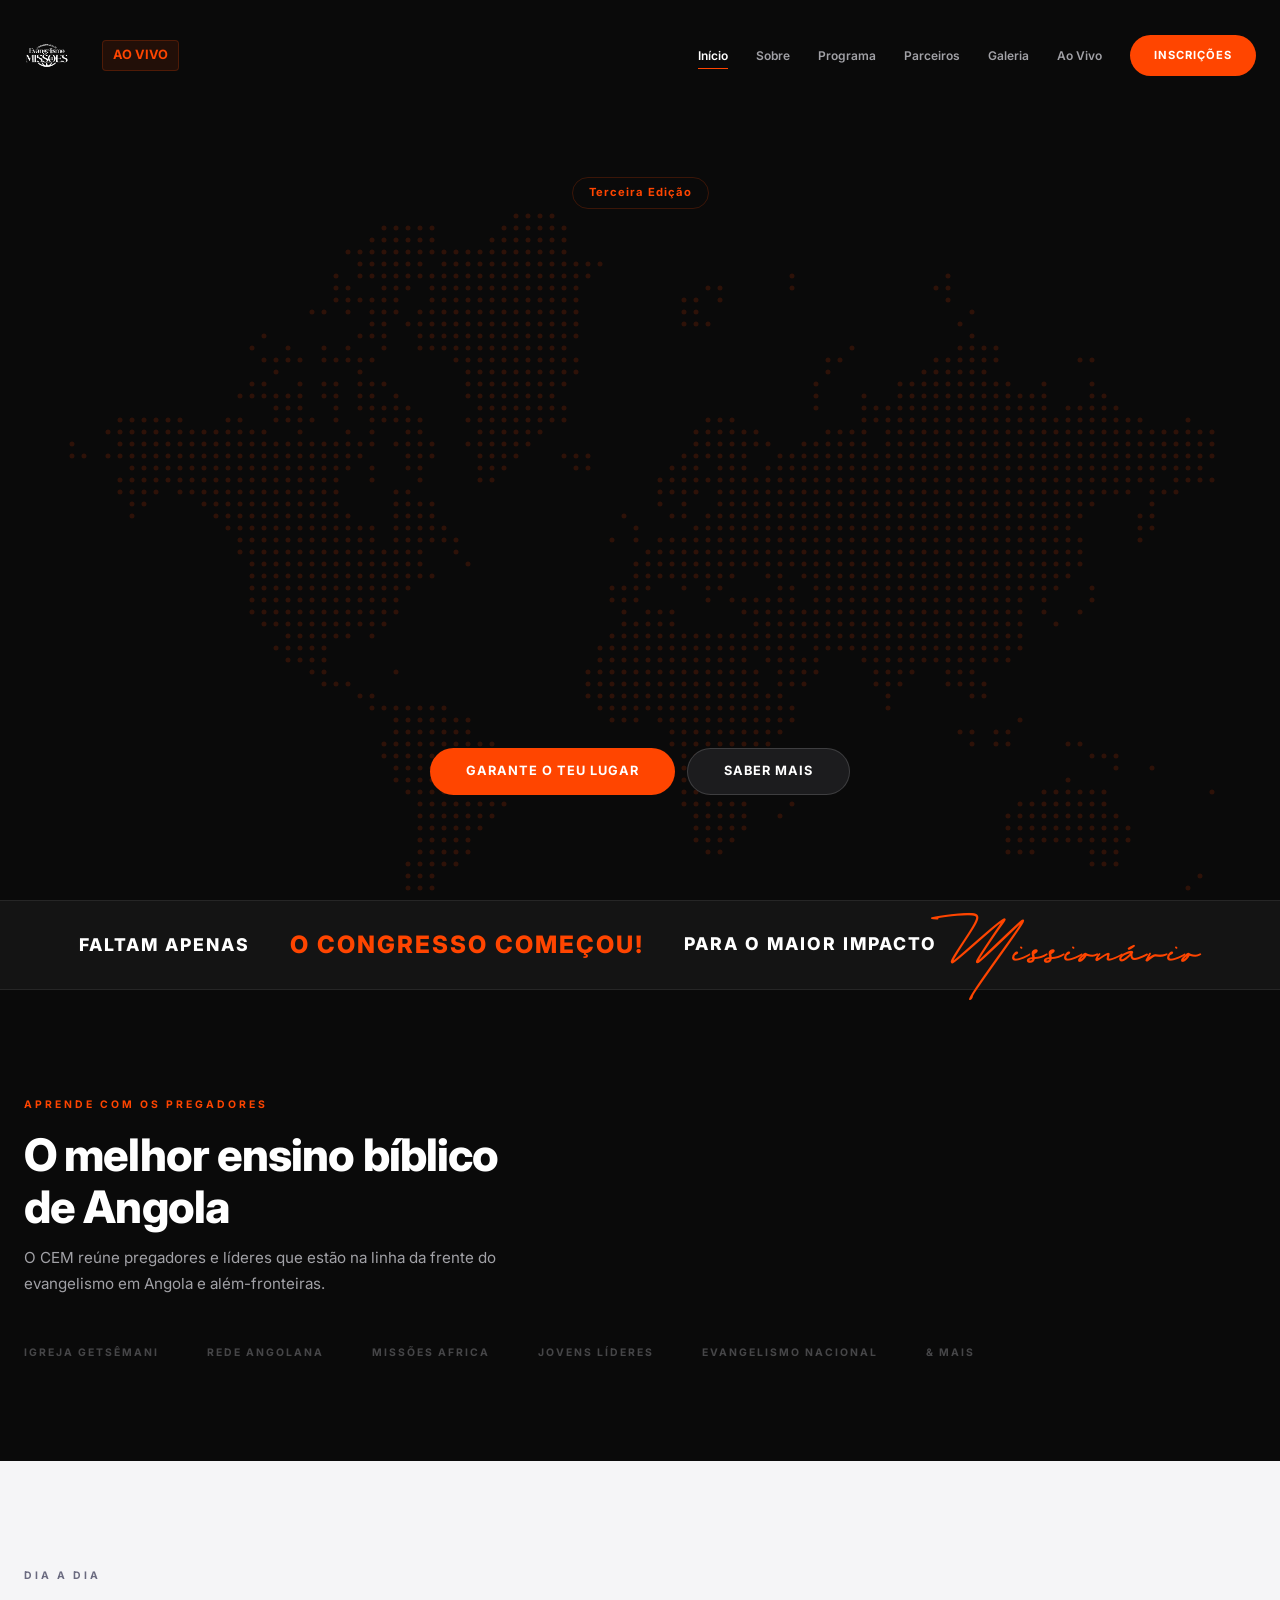
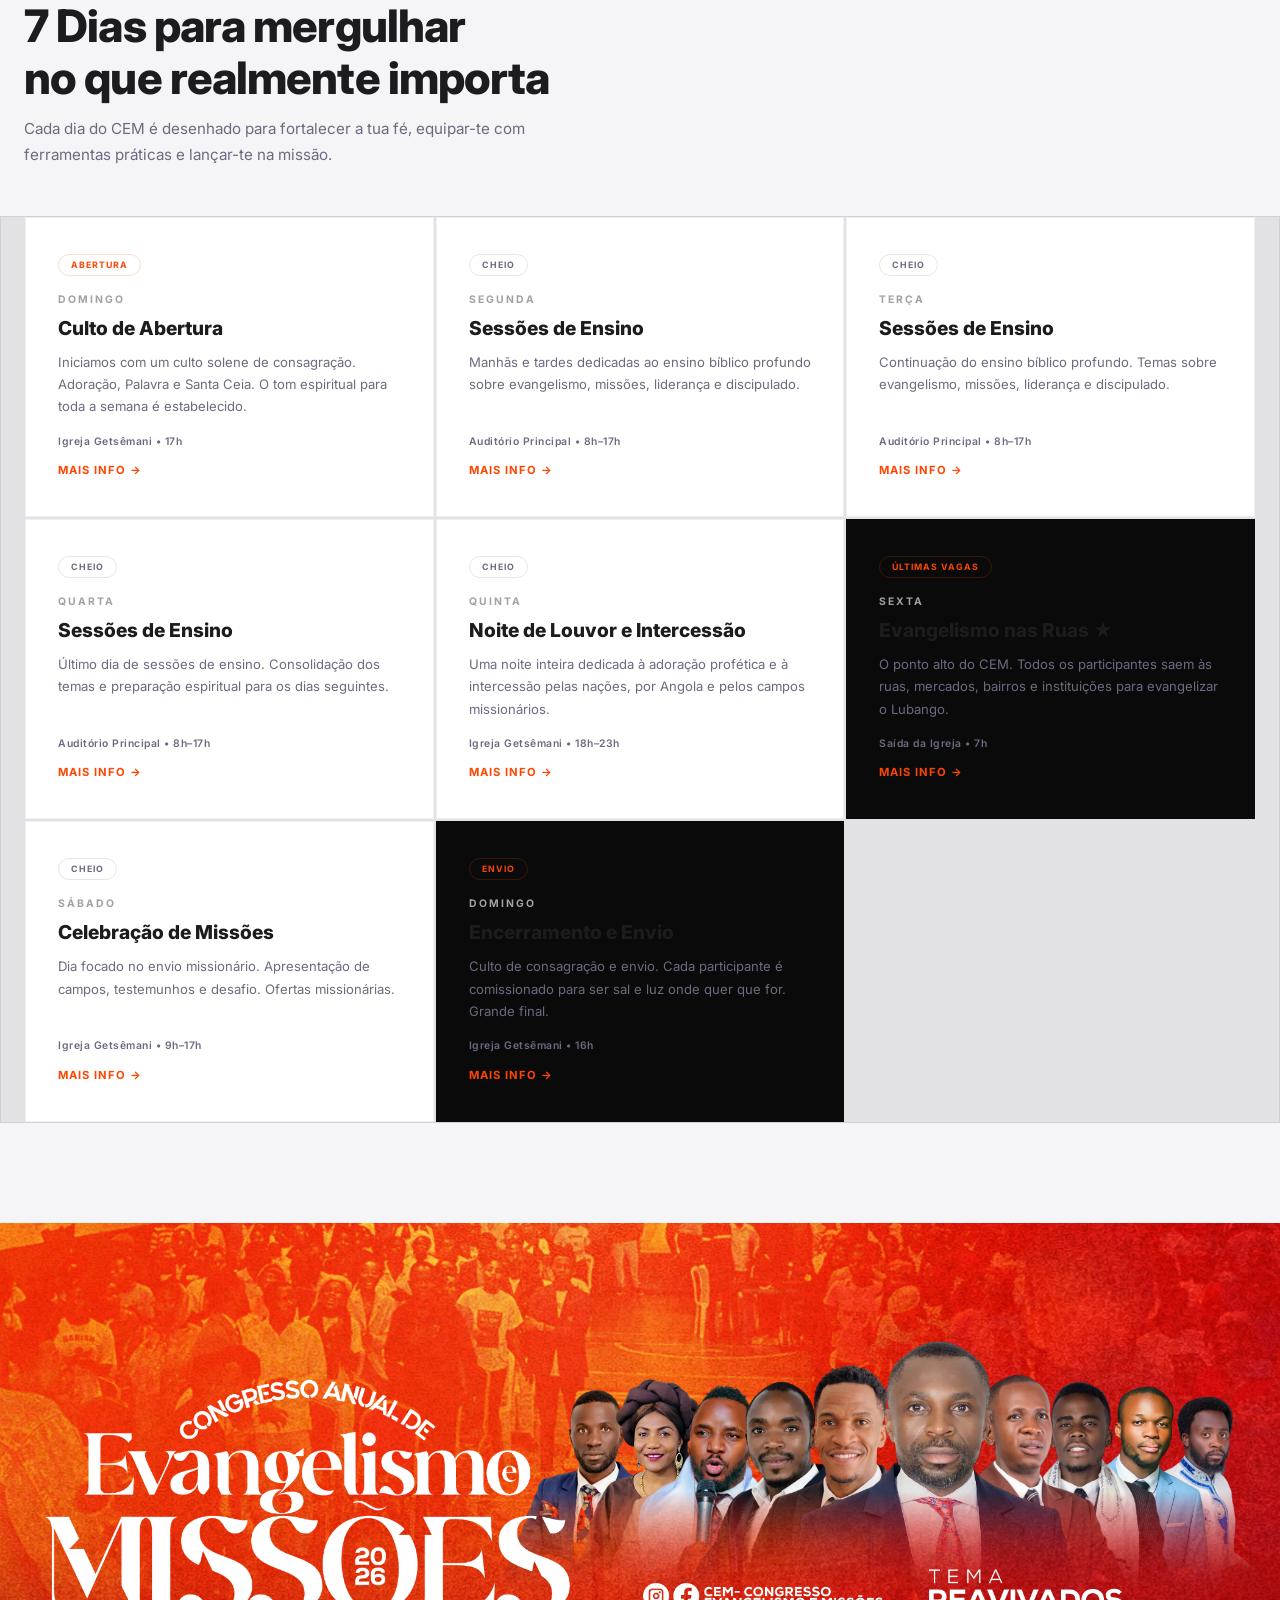
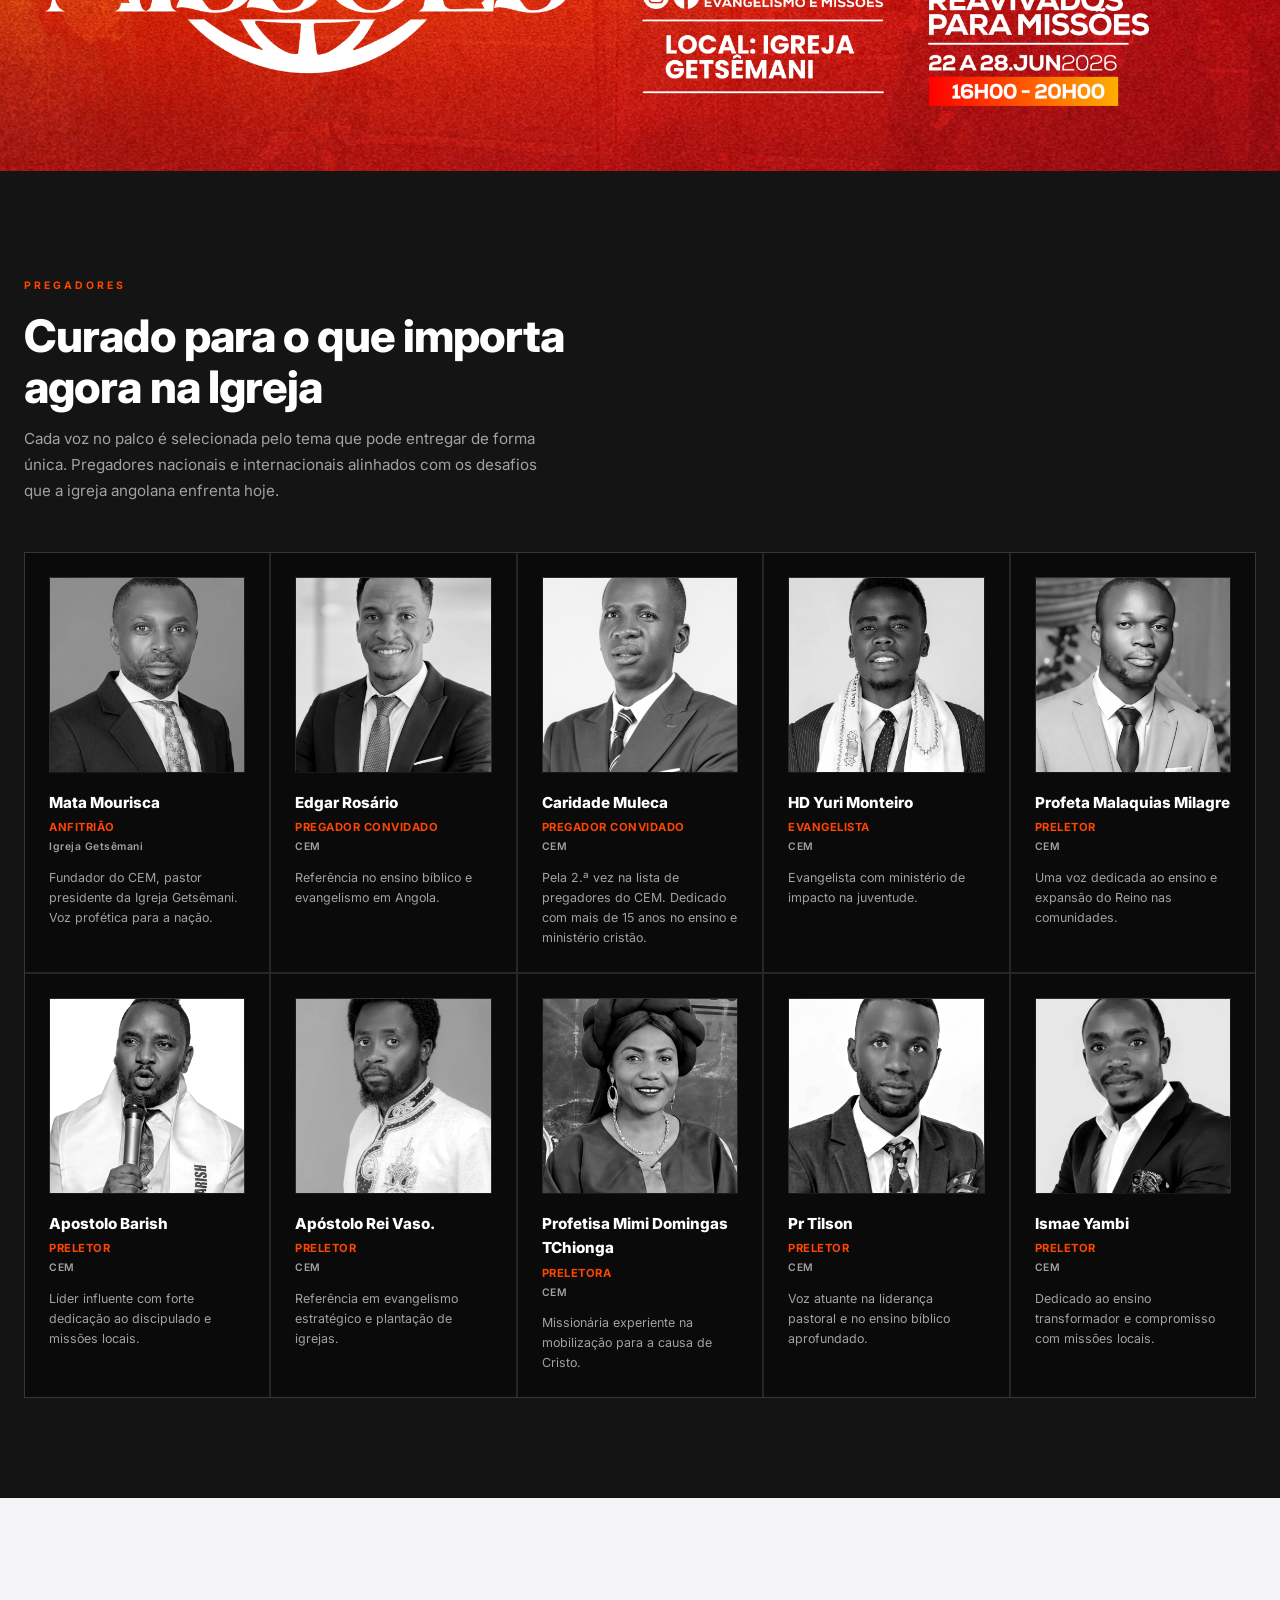
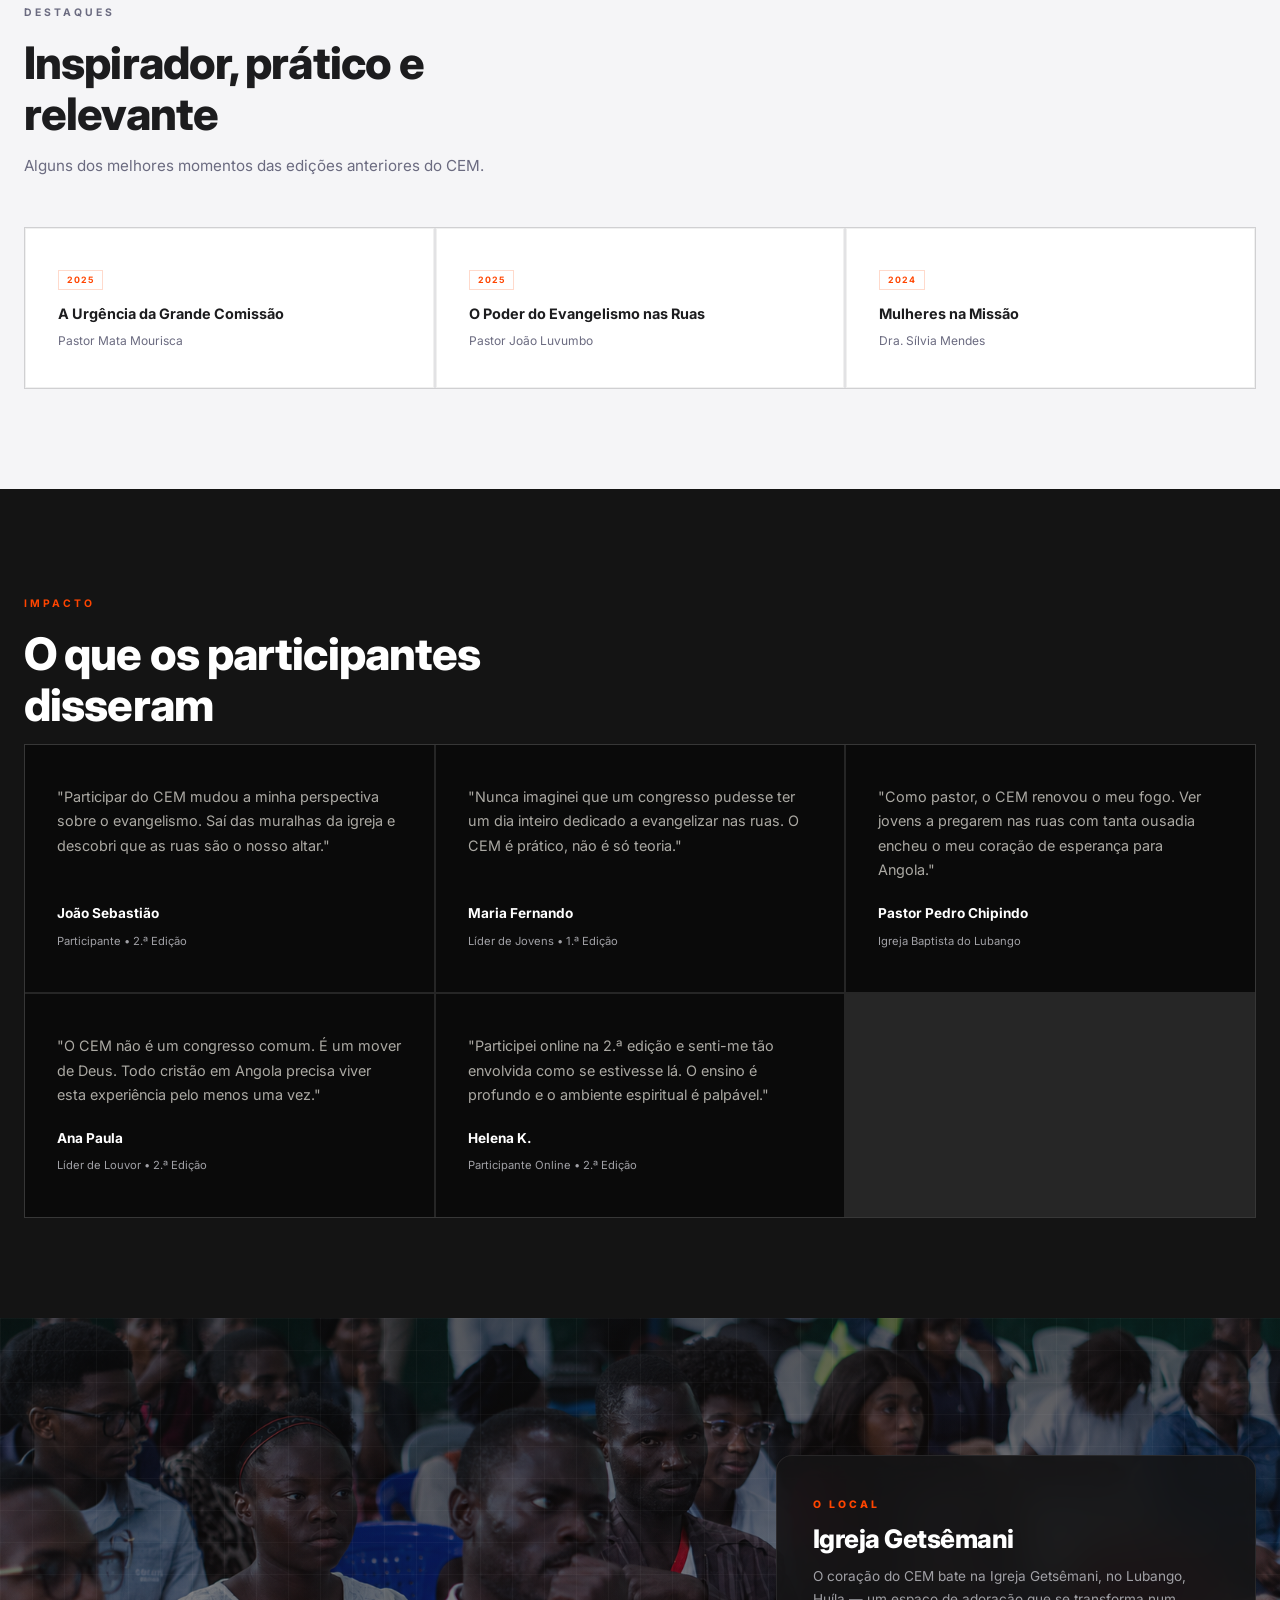
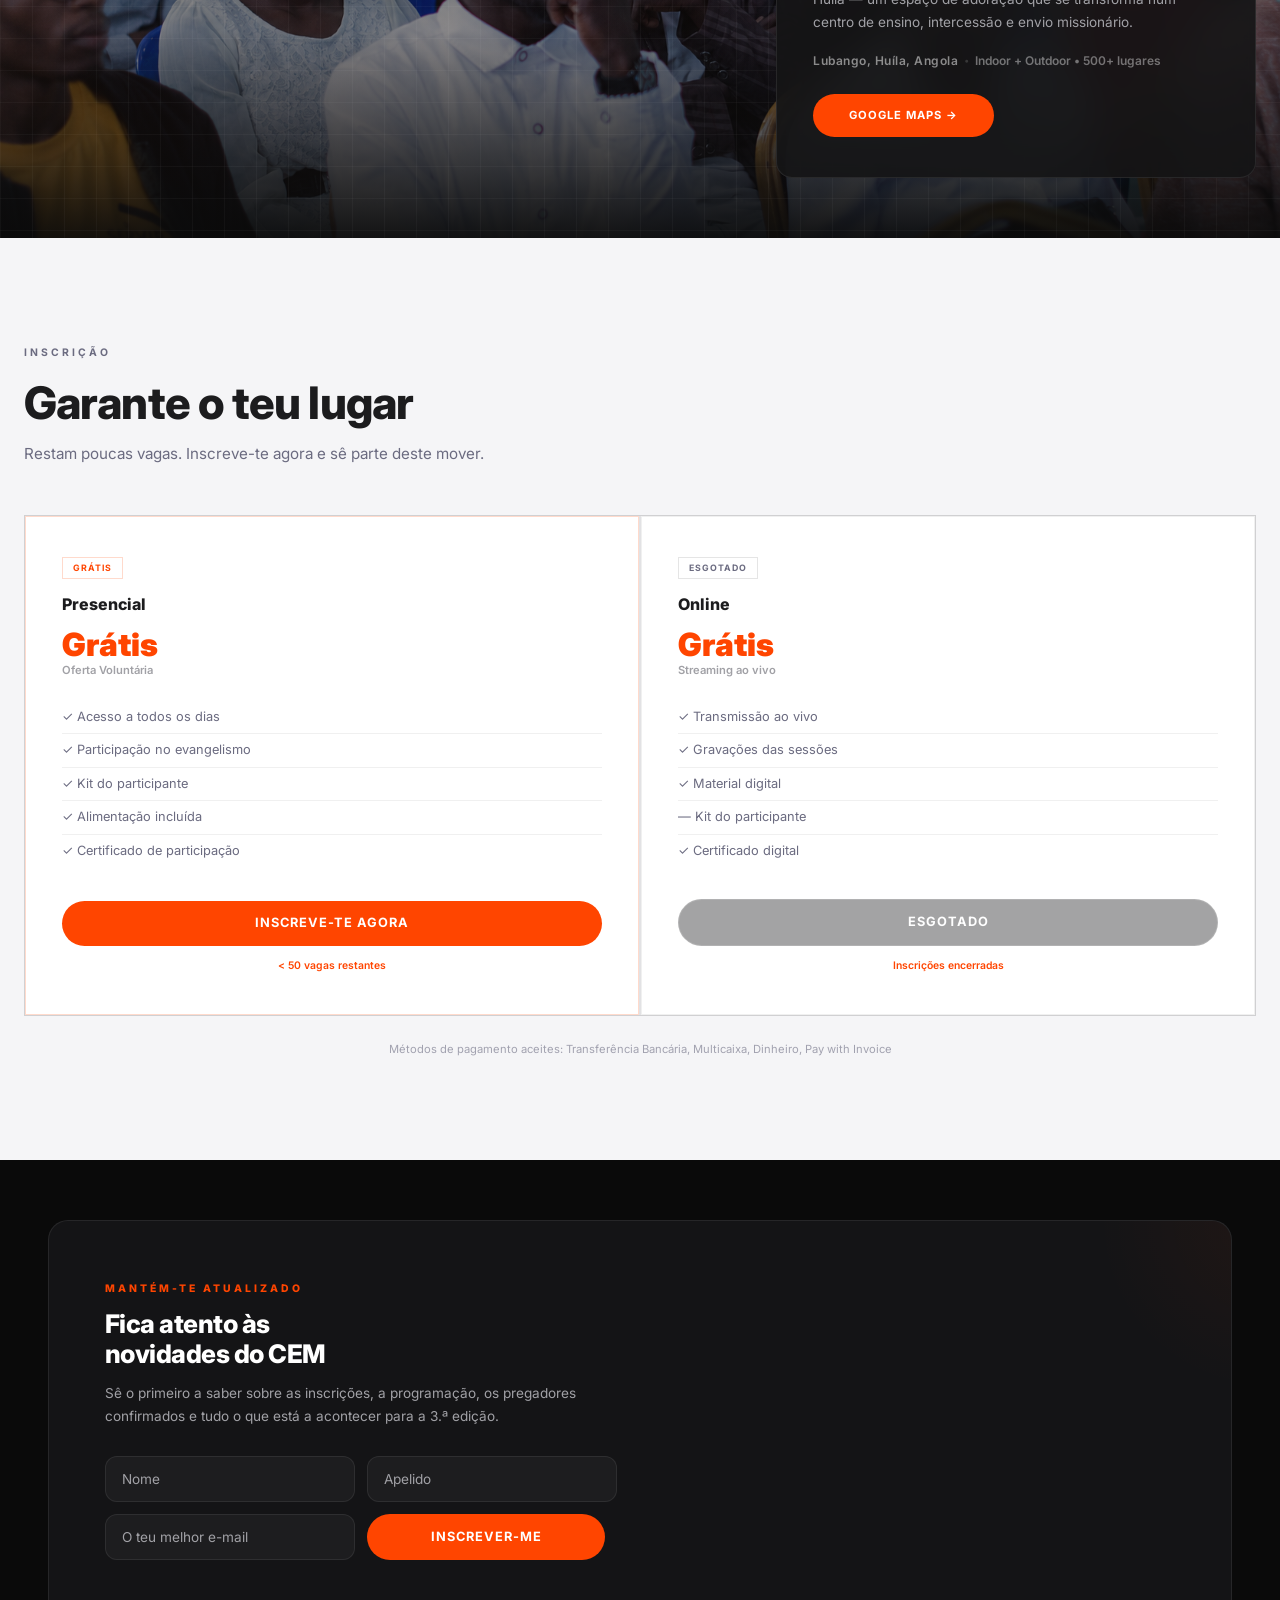
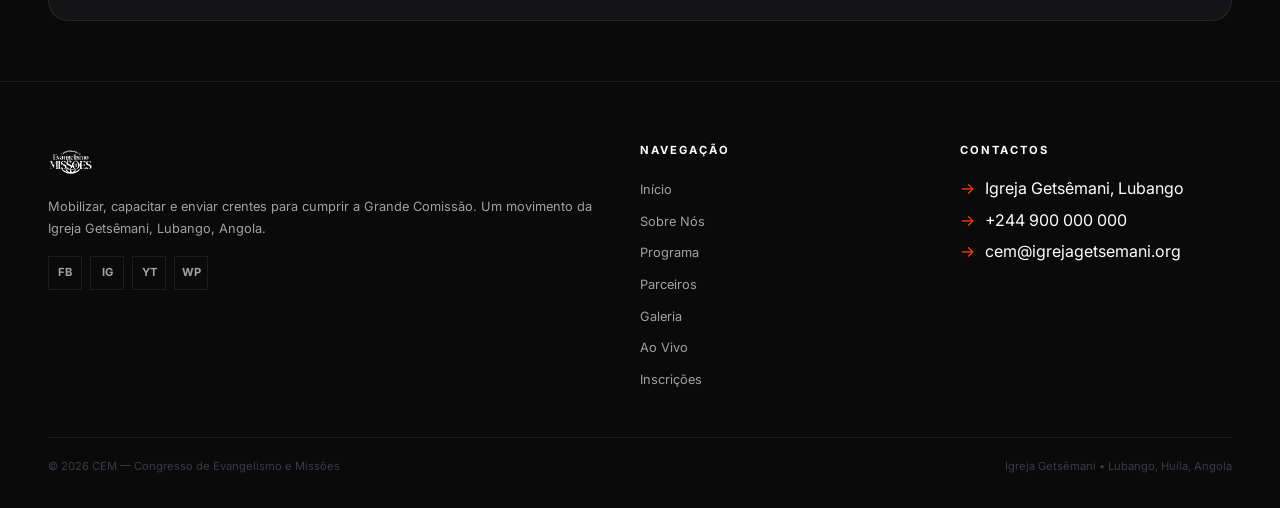
==== index.html @ a2cdaaf8 "Initial commit" ====
<!DOCTYPE html>
<html lang="pt">
<head>
  <meta charset="UTF-8">
  <meta name="viewport" content="width=device-width, initial-scale=1.0">
  <title>CEM — Congresso de Evangelismo e Missões | Igreja Getsêmani</title>
  <meta name="description" content="Join the CEM — Congresso de Evangelismo e Missões. 7 days of preaching, worship, intercession and street evangelism. Lubango, Angola.">
  <link rel="icon" href="data:image/svg+xml,<svg xmlns='http://www.w3.org/2000/svg' viewBox='0 0 100 100'><text y='.9em' font-size='90'>✝</text></svg>">
  <link rel="stylesheet" href="css/style.css?v=5">
</head>
<body>

  <!-- HEADER -->
  <header class="header">
    <div class="container header-container">
      <div class="header-left">
        <a href="index.html" class="logo">
          <img src="images/2026.png" alt="CEM 2026 Logo" class="logo-img">
        </a>
        <div class="mini-countdown" id="miniCountdown">
          <span id="m-cd-days">00</span><span class="m-cd-l">d</span>
          <span class="m-cd-s">:</span>
          <span id="m-cd-hours">00</span><span class="m-cd-l">h</span>
          <span class="m-cd-s">:</span>
          <span id="m-cd-minutes">00</span><span class="m-cd-l">m</span>
          <span class="m-cd-s">:</span>
          <span id="m-cd-seconds">00</span><span class="m-cd-l">s</span>
        </div>
      </div>
      <nav class="nav-desktop">
        <a href="index.html" class="active">Início</a>
        <a href="sobre.html">Sobre</a>
        <a href="congresso.html">Programa</a>
        <a href="parcerias.html">Parceiros</a>
        <a href="galeria.html">Galeria</a>
        <a href="live.html">Ao Vivo</a>
        <a href="inscricao.html" class="btn-small">Inscrições</a>
      </nav>
      <button class="hamburger" id="menuToggle" aria-label="Menu">
        <span></span><span></span><span></span>
      </button>
    </div>
  </header>

  <div class="menu-overlay" id="menuOverlay">
    <nav>
      <a href="index.html" class="active">Início</a>
      <a href="sobre.html">Sobre</a>
      <a href="congresso.html">Programa</a>
      <a href="parcerias.html">Parceiros</a>
      <a href="galeria.html">Galeria</a>
      <a href="live.html">Ao Vivo</a>
      <a href="inscricao.html">Inscrições</a>
    </nav>
  </div>

  <!-- HERO -->
  <section class="hero">
    <svg class="hero-map" viewBox="0 0 1200 600" preserveAspectRatio="xMidYMid slice" xmlns="http://www.w3.org/2000/svg">
      <defs>
        <pattern id="dotPattern" x="0" y="0" width="16" height="16" patternUnits="userSpaceOnUse">
          <circle cx="8" cy="8" r="2.5" fill="#FF4500" opacity="0.18"/>
        </pattern>
      </defs>
      <g fill="url(#dotPattern)">
        <!-- North America -->
        <polygon points="150,60 200,45 250,55 280,50 310,65 340,80 330,105 340,130 320,160 310,185 290,210 270,230 250,240 230,250 210,260 190,250 170,230 150,210 130,195 120,170 110,140 105,110 110,80" />
        <!-- South America -->
        <polygon points="255,265 285,255 310,270 325,290 330,315 320,340 310,370 295,410 285,450 280,490 275,530 270,545 260,550 250,545 240,530 235,490 230,450 225,410 220,370 225,340 230,315 240,290" />
        <!-- Europe -->
        <polygon points="480,55 500,45 530,40 555,45 575,50 590,65 600,85 610,105 600,125 590,140 570,150 550,155 530,160 510,155 490,145 475,130 460,110 455,90 460,70" />
        <!-- Africa -->
        <polygon points="475,185 505,170 535,175 565,185 585,210 590,240 585,270 575,305 560,340 545,375 530,410 515,450 505,490 500,520 495,540 485,545 475,540 465,515 460,480 455,440 450,400 445,360 440,320 445,280 450,245 460,215" />
        <!-- Asia -->
        <polygon points="595,55 630,45 665,40 700,35 735,40 770,45 805,50 840,60 875,70 910,85 945,100 980,120 1010,145 1040,170 1060,195 1070,215 1065,235 1050,255 1030,275 1010,295 985,315 955,330 925,345 900,350 875,355 855,350 835,340 815,325 795,310 775,295 755,280 735,270 715,260 695,250 675,240 655,230 635,215 615,200 600,180 585,160 580,140 575,120 575,100 580,80 585,65" />
        <!-- Australia -->
        <polygon points="945,395 980,385 1015,390 1045,405 1065,425 1075,450 1065,475 1050,495 1025,510 1000,515 970,510 945,495 925,475 920,450 925,420" />
        <!-- Greenland -->
        <polygon points="285,40 310,35 335,40 350,50 340,65 320,75 300,75 280,65 270,55" />
        <!-- UK -->
        <polygon points="450,55 465,50 475,60 470,75 455,80 445,70" />
        <!-- Japan -->
        <polygon points="875,145 885,155 890,170 885,185 875,195 865,190 860,175 865,160" />
        <!-- Madagascar -->
        <polygon points="555,480 565,475 575,485 575,500 565,515 555,510 550,495" />
      </g>
    </svg>
    <div class="container">
      <span class="hero-badge">Terceira Edição</span>
      <p class="hero-date hero-line line-1">22 – 28 JUN 2026 • LUBANGO, HUÍLA • ANGOLA</p>
      <h1 class="hero-title">
        <span class="hero-text-group">
          <span class="hero-line line-2">CONGRESSO DE</span>
          <span class="hero-line line-3">EVANGELISMO E</span>
          <span class="hero-line line-4"><span class="hl">Missões</span></span>
        </span>
        <img src="images/2026.png" alt="2026" class="hero-year">
      </h1>
      <p class="hero-sub hero-line line-5">O maior encontro de evangelismo de Angola. 7 dias de ensino, adoração, intercessão e evangelismo prático nas ruas.</p>
      <div class="hero-actions">
        <a href="inscricao.html" class="btn btn-primary">Garante o teu lugar</a>
        <a href="sobre.html" class="btn btn-outline">Saber mais</a>
      </div>
    </div>
  </section>

  <!-- COUNTDOWN TIMER -->
  <div class="countdown-bar">
    <div class="container countdown-container">
      <h3 class="countdown-phrase">FALTAM APENAS</h3>
      <div class="countdown-wrapper" id="countdown">
        <div class="cd-item"><span class="cd-num" id="cd-days">00</span><span class="cd-label">Dias</span></div>
        <div class="cd-sep">:</div>
        <div class="cd-item"><span class="cd-num" id="cd-hours">00</span><span class="cd-label">Horas</span></div>
        <div class="cd-sep">:</div>
        <div class="cd-item"><span class="cd-num" id="cd-minutes">00</span><span class="cd-label">Min</span></div>
        <div class="cd-sep">:</div>
        <div class="cd-item"><span class="cd-num" id="cd-seconds">00</span><span class="cd-label">Seg</span></div>
      </div>
      <h3 class="countdown-phrase">PARA O MAIOR IMPACTO <span class="hl">Missionário</span></h3>
    </div>
  </div>

  <!-- FEATURED SPEAKERS -->
  <section class="section section-speakers">
    <div class="container">
      <p class="section-label">APRENDE COM OS PREGADORES</p>
      <h2 class="section-title">O melhor ensino bíblico<br>de Angola</h2>
      <p class="section-desc">O CEM reúne pregadores e líderes que estão na linha da frente do evangelismo em Angola e além-fronteiras.</p>
      <div class="brands">
        <span>IGREJA GETSÊMANI</span>
        <span>REDE ANGOLANA</span>
        <span>MISSÕES AFRICA</span>
        <span>JOVENS LÍDERES</span>
        <span>EVANGELISMO NACIONAL</span>
        <span>& MAIS</span>
      </div>
    </div>
  </section>

  <!-- 7 DAYS GRID -->
  <section class="section section-days section-light" data-reveal>
    <div class="container">
      <p class="section-label">DIA A DIA</p>
      <h2 class="section-title">7 Dias para mergulhar<br>no que realmente importa</h2>
      <p class="section-desc">Cada dia do CEM é desenhado para fortalecer a tua fé, equipar-te com ferramentas práticas e lançar-te na missão.</p>
    </div>
    <div class="container days-grid">
      <div class="day-card lotado" data-reveal>
        <span class="day-badge">Abertura</span>
        <span class="day-label">Domingo</span>
        <h3>Culto de Abertura</h3>
        <p>Iniciamos com um culto solene de consagração. Adoração, Palavra e Santa Ceia. O tom espiritual para toda a semana é estabelecido.</p>
        <span class="day-meta">Igreja Getsêmani • 17h</span>
        <a href="congresso.html" class="day-cta">Mais info →</a>
      </div>
      <div class="day-card" data-reveal>
        <span class="day-badge cheio-badge">Cheio</span>
        <span class="day-label">Segunda</span>
        <h3>Sessões de Ensino</h3>
        <p>Manhãs e tardes dedicadas ao ensino bíblico profundo sobre evangelismo, missões, liderança e discipulado.</p>
        <span class="day-meta">Auditório Principal • 8h–17h</span>
        <a href="congresso.html" class="day-cta">Mais info →</a>
      </div>
      <div class="day-card" data-reveal>
        <span class="day-badge cheio-badge">Cheio</span>
        <span class="day-label">Terça</span>
        <h3>Sessões de Ensino</h3>
        <p>Continuação do ensino bíblico profundo. Temas sobre evangelismo, missões, liderança e discipulado.</p>
        <span class="day-meta">Auditório Principal • 8h–17h</span>
        <a href="congresso.html" class="day-cta">Mais info →</a>
      </div>
      <div class="day-card" data-reveal>
        <span class="day-badge cheio-badge">Cheio</span>
        <span class="day-label">Quarta</span>
        <h3>Sessões de Ensino</h3>
        <p>Último dia de sessões de ensino. Consolidação dos temas e preparação espiritual para os dias seguintes.</p>
        <span class="day-meta">Auditório Principal • 8h–17h</span>
        <a href="congresso.html" class="day-cta">Mais info →</a>
      </div>
      <div class="day-card" data-reveal>
        <span class="day-badge cheio-badge">Cheio</span>
        <span class="day-label">Quinta</span>
        <h3>Noite de Louvor e Intercessão</h3>
        <p>Uma noite inteira dedicada à adoração profética e à intercessão pelas nações, por Angola e pelos campos missionários.</p>
        <span class="day-meta">Igreja Getsêmani • 18h–23h</span>
        <a href="congresso.html" class="day-cta">Mais info →</a>
      </div>
      <div class="day-card last" data-reveal>
        <span class="day-badge">Últimas Vagas</span>
        <span class="day-label">Sexta</span>
        <h3>Evangelismo nas Ruas ★</h3>
        <p>O ponto alto do CEM. Todos os participantes saem às ruas, mercados, bairros e instituições para evangelizar o Lubango.</p>
        <span class="day-meta">Saída da Igreja • 7h</span>
        <a href="congresso.html" class="day-cta">Mais info →</a>
      </div>
      <div class="day-card" data-reveal>
        <span class="day-badge cheio-badge">Cheio</span>
        <span class="day-label">Sábado</span>
        <h3>Celebração de Missões</h3>
        <p>Dia focado no envio missionário. Apresentação de campos, testemunhos e desafio. Ofertas missionárias.</p>
        <span class="day-meta">Igreja Getsêmani • 9h–17h</span>
        <a href="congresso.html" class="day-cta">Mais info →</a>
      </div>
      <div class="day-card last" data-reveal>
        <span class="day-badge">Envio</span>
        <span class="day-label">Domingo</span>
        <h3>Encerramento e Envio</h3>
        <p>Culto de consagração e envio. Cada participante é comissionado para ser sal e luz onde quer que for. Grande final.</p>
        <span class="day-meta">Igreja Getsêmani • 16h</span>
        <a href="congresso.html" class="day-cta">Mais info →</a>
      </div>
    </div>
  </section>

  <!-- BANNER OFICIAL -->
  <section class="section section-banner" data-reveal>
    <img src="images/capa_banner.png" alt="CEM - Congresso de Evangelismo e Missões" class="banner-img">
  </section>

  <!-- CURATED SPEAKERS -->
  <section class="section section-curated" data-reveal>
    <div class="container">
      <p class="section-label">PREGADORES</p>
      <h2 class="section-title">Curado para o que importa<br>agora na Igreja</h2>
      <p class="section-desc">Cada voz no palco é selecionada pelo tema que pode entregar de forma única. Pregadores nacionais e internacionais alinhados com os desafios que a igreja angolana enfrenta hoje.</p>
    </div>
    <div class="container">
      <div class="speakers-grid">
        <div class="speaker-card" data-reveal>
          <div class="speaker-photo">
            <img src="images/pregadores/Mata_Mourisca.png" class="speaker-img" alt="Mata Mourisca">
          </div>
          <div class="speaker-info">
            <h4>Mata Mourisca</h4>
            <span class="speaker-role">Anfitrião</span>
            <span class="speaker-org">Igreja Getsêmani</span>
          </div>
          <p>Fundador do CEM, pastor presidente da Igreja Getsêmani. Voz profética para a nação.</p>
        </div>
        <div class="speaker-card" data-reveal>
          <div class="speaker-photo">
            <img src="images/pregadores/01.png" class="speaker-img" alt="Edgar Rosário">
          </div>
          <div class="speaker-info">
            <h4>Edgar Rosário</h4>
            <span class="speaker-role">Pregador Convidado</span>
            <span class="speaker-org">CEM</span>
          </div>
          <p>Referência no ensino bíblico e evangelismo em Angola.</p>
        </div>
        <div class="speaker-card" data-reveal>
          <div class="speaker-photo">
            <img src="images/pregadores/02.png" class="speaker-img" alt="Caridade Muleca">
          </div>
          <div class="speaker-info">
            <h4>Caridade Muleca</h4>
            <span class="speaker-role">Pregador Convidado</span>
            <span class="speaker-org">CEM</span>
          </div>
          <p>Pela 2.ª vez na lista de pregadores do CEM. Dedicado com mais de 15 anos no ensino e ministério cristão.</p>
        </div>
        <div class="speaker-card" data-reveal>
          <div class="speaker-photo">
            <img src="images/pregadores/03.png" class="speaker-img" alt="HD Yuri Monteiro">
          </div>
          <div class="speaker-info">
            <h4>HD Yuri Monteiro</h4>
            <span class="speaker-role">Evangelista</span>
            <span class="speaker-org">CEM</span>
          </div>
          <p>Evangelista com ministério de impacto na juventude.</p>
        </div>
        <div class="speaker-card" data-reveal>
          <div class="speaker-photo">
            <img src="images/pregadores/04.png" class="speaker-img" alt="Profeta Malaquias Milagre">
          </div>
          <div class="speaker-info">
            <h4>Profeta Malaquias Milagre</h4>
            <span class="speaker-role">Preletor</span>
            <span class="speaker-org">CEM</span>
          </div>
          <p>Uma voz dedicada ao ensino e expansão do Reino nas comunidades.</p>
        </div>
        <div class="speaker-card" data-reveal>
          <div class="speaker-photo">
            <img src="images/pregadores/05.png" class="speaker-img" alt="Apostolo Barish">
          </div>
          <div class="speaker-info">
            <h4>Apostolo Barish</h4>
            <span class="speaker-role">Preletor</span>
            <span class="speaker-org">CEM</span>
          </div>
          <p>Líder influente com forte dedicação ao discipulado e missões locais.</p>
        </div>
        <div class="speaker-card" data-reveal>
          <div class="speaker-photo">
            <img src="images/pregadores/06.png" class="speaker-img" alt="Apóstolo Rei Vaso.">
          </div>
          <div class="speaker-info">
            <h4>Apóstolo Rei Vaso.</h4>
            <span class="speaker-role">Preletor</span>
            <span class="speaker-org">CEM</span>
          </div>
          <p>Referência em evangelismo estratégico e plantação de igrejas.</p>
        </div>
        <div class="speaker-card" data-reveal>
          <div class="speaker-photo">
            <img src="images/pregadores/07.png" class="speaker-img" alt="Profetisa Mimi Domingas TChionga">
          </div>
          <div class="speaker-info">
            <h4>Profetisa Mimi Domingas TChionga</h4>
            <span class="speaker-role">Preletora</span>
            <span class="speaker-org">CEM</span>
          </div>
          <p>Missionária experiente na mobilização para a causa de Cristo.</p>
        </div>
        <div class="speaker-card" data-reveal>
          <div class="speaker-photo">
            <img src="images/pregadores/08.png" class="speaker-img" alt="Pr Tilson">
          </div>
          <div class="speaker-info">
            <h4>Pr Tilson</h4>
            <span class="speaker-role">Preletor</span>
            <span class="speaker-org">CEM</span>
          </div>
          <p>Voz atuante na liderança pastoral e no ensino bíblico aprofundado.</p>
        </div>
        <div class="speaker-card" data-reveal>
          <div class="speaker-photo">
            <img src="images/pregadores/09.png" class="speaker-img" alt="Ismae Yambi">
          </div>
          <div class="speaker-info">
            <h4>Ismae Yambi</h4>
            <span class="speaker-role">Preletor</span>
            <span class="speaker-org">CEM</span>
          </div>
          <p>Dedicado ao ensino transformador e compromisso com missões locais.</p>
        </div>
      </div>
    </div>
  </section>

  <!-- HIGHLIGHT TALKS -->
  <section class="section section-highlights section-light" data-reveal>
    <div class="container">
      <p class="section-label">DESTAQUES</p>
      <h2 class="section-title">Inspirador, prático e relevante</h2>
      <p class="section-desc">Alguns dos melhores momentos das edições anteriores do CEM.</p>
    </div>
    <div class="container">
      <div class="talks-grid">
        <div class="talk-card">
          <span class="talk-tag">2025</span>
          <h4>A Urgência da Grande Comissão</h4>
          <p>Pastor Mata Mourisca</p>
        </div>
        <div class="talk-card">
          <span class="talk-tag">2025</span>
          <h4>O Poder do Evangelismo nas Ruas</h4>
          <p>Pastor João Luvumbo</p>
        </div>
        <div class="talk-card">
          <span class="talk-tag">2024</span>
          <h4>Mulheres na Missão</h4>
          <p>Dra. Sílvia Mendes</p>
        </div>
      </div>
    </div>
  </section>

  <!-- TESTIMONIALS -->
  <section class="section section-testimonials" data-reveal>
    <div class="container">
      <p class="section-label">IMPACTO</p>
      <h2 class="section-title">O que os participantes<br>disseram</h2>
    </div>
    <div class="container">
      <div class="testimonials-grid">
        <div class="testimonial-card" data-reveal>
          <p>"Participar do CEM mudou a minha perspectiva sobre o evangelismo. Saí das muralhas da igreja e descobri que as ruas são o nosso altar."</p>
          <div class="testimonial-author">
            <strong>João Sebastião</strong>
            <span>Participante • 2.ª Edição</span>
          </div>
        </div>
        <div class="testimonial-card" data-reveal>
          <p>"Nunca imaginei que um congresso pudesse ter um dia inteiro dedicado a evangelizar nas ruas. O CEM é prático, não é só teoria."</p>
          <div class="testimonial-author">
            <strong>Maria Fernando</strong>
            <span>Líder de Jovens • 1.ª Edição</span>
          </div>
        </div>
        <div class="testimonial-card" data-reveal>
          <p>"Como pastor, o CEM renovou o meu fogo. Ver jovens a pregarem nas ruas com tanta ousadia encheu o meu coração de esperança para Angola."</p>
          <div class="testimonial-author">
            <strong>Pastor Pedro Chipindo</strong>
            <span>Igreja Baptista do Lubango</span>
          </div>
        </div>
        <div class="testimonial-card" data-reveal>
          <p>"O CEM não é um congresso comum. É um mover de Deus. Todo cristão em Angola precisa viver esta experiência pelo menos uma vez."</p>
          <div class="testimonial-author">
            <strong>Ana Paula</strong>
            <span>Líder de Louvor • 2.ª Edição</span>
          </div>
        </div>
        <div class="testimonial-card" data-reveal>
          <p>"Participei online na 2.ª edição e senti-me tão envolvida como se estivesse lá. O ensino é profundo e o ambiente espiritual é palpável."</p>
          <div class="testimonial-author">
            <strong>Helena K.</strong>
            <span>Participante Online • 2.ª Edição</span>
          </div>
        </div>
      </div>
    </div>
  </section>

  <!-- VENUE — hatch immersive style -->
  <section class="section section-venue" data-reveal>
    <div class="venue-cover">
      <div class="venue-overlay"></div>
      <div class="container venue-foreground">
        <div class="venue-card">
          <p class="venue-label">O LOCAL</p>
          <h2 class="venue-name">Igreja Getsêmani</h2>
          <p class="venue-desc">O coração do CEM bate na Igreja Getsêmani, no Lubango, Huíla — um espaço de adoração que se transforma num centro de ensino, intercessão e envio missionário.</p>
          <div class="venue-meta">
            <span class="venue-addr">Lubango, Huíla, Angola</span>
            <span class="venue-sep">•</span>
            <span class="venue-cap">Indoor + Outdoor • 500+ lugares</span>
          </div>
          <a href="https://maps.google.com/maps?q=Igreja+Gets%C3%A9mani+Lubango+Angola" target="_blank" class="btn btn-primary btn-small">Google Maps →</a>
        </div>
      </div>
    </div>
  </section>

  <!-- TICKET / INSCRIÇÃO -->
  <section class="section section-tickets section-light" data-reveal>
    <div class="container">
      <p class="section-label">INSCRIÇÃO</p>
      <h2 class="section-title">Garante o teu lugar</h2>
      <p class="section-desc">Restam poucas vagas. Inscreve-te agora e sê parte deste mover.</p>
    </div>
    <div class="container">
      <div class="tickets-grid">
        <div class="ticket-card featured">
          <span class="ticket-badge">Grátis</span>
          <h3>Presencial</h3>
          <div class="ticket-price">Grátis<span>Oferta Voluntária</span></div>
          <ul>
            <li>✓ Acesso a todos os dias</li>
            <li>✓ Participação no evangelismo</li>
            <li>✓ Kit do participante</li>
            <li>✓ Alimentação incluída</li>
            <li>✓ Certificado de participação</li>
          </ul>
          <a href="inscricao.html" class="btn btn-primary btn-full">Inscreve-te agora</a>
          <span class="ticket-left">&lt; 50 vagas restantes</span>
        </div>
        <div class="ticket-card">
          <span class="ticket-badge cheio-badge">Esgotado</span>
          <h3>Online</h3>
          <div class="ticket-price">Grátis<span>Streaming ao vivo</span></div>
          <ul>
            <li>✓ Transmissão ao vivo</li>
            <li>✓ Gravações das sessões</li>
            <li>✓ Material digital</li>
            <li>— Kit do participante</li>
            <li>✓ Certificado digital</li>
          </ul>
          <span class="btn btn-outline btn-full disabled" style="opacity:0.4;pointer-events:none;">Esgotado</span>
          <span class="ticket-left">Inscrições encerradas</span>
        </div>
      </div>
      <div class="ticket-note">
        <p>Métodos de pagamento aceites: Transferência Bancária, Multicaixa, Dinheiro, Pay with Invoice</p>
      </div>
    </div>
  </section>

  <!-- NEWSLETTER — hatch style -->
  <section class="newsletter-section" data-reveal>
    <div class="container">
      <div class="newsletter-card">
        <div class="newsletter-content">
          <span class="newsletter-label">MANTÉM-TE ATUALIZADO</span>
          <h2 class="newsletter-title">Fica atento às<br>novidades do CEM</h2>
          <p class="newsletter-desc">Sê o primeiro a saber sobre as inscrições, a programação, os pregadores confirmados e tudo o que está a acontecer para a 3.ª edição.</p>
          <form class="newsletter-form" id="newsletterForm">
            <div class="newsletter-row">
              <input type="text" placeholder="Nome" class="newsletter-input" required>
              <input type="text" placeholder="Apelido" class="newsletter-input" required>
            </div>
            <div class="newsletter-row">
              <input type="email" placeholder="O teu melhor e-mail" class="newsletter-input" required>
              <button type="submit" class="btn btn-primary newsletter-btn">Inscrever-me</button>
            </div>
          </form>
          <div class="form-success" id="newsletterSuccess">
            <div class="check">✓</div>
            <h3 style="margin-bottom:8px;">Inscrição confirmada!</h3>
            <p>Recebemos o teu interesse. Manter-te-emos atualizado sobre todas as novidades do CEM 2026.</p>
          </div>
        </div>
      </div>
    </div>
  </section>

  <!-- FOOTER -->
  <footer class="footer">
    <div class="container">
      <div class="footer-grid">
        <div class="footer-brand">
          <a href="index.html" class="logo">
            <img src="images/2026.png" alt="CEM 2026 Logo" class="logo-img">
          </a>
          <p>Mobilizar, capacitar e enviar crentes para cumprir a Grande Comissão. Um movimento da Igreja Getsêmani, Lubango, Angola.</p>
          <div class="footer-social">
            <a href="https://facebook.com/cemcongresso" target="_blank" aria-label="Facebook">FB</a>
            <a href="https://instagram.com/cemcongresso" target="_blank" aria-label="Instagram">IG</a>
            <a href="https://youtube.com/@cemcongresso" target="_blank" aria-label="YouTube">YT</a>
            <a href="https://wa.me/+244900000000" target="_blank" aria-label="WhatsApp">WP</a>
          </div>
        </div>
        <div>
          <h4>Navegação</h4>
          <ul>
            <li><a href="index.html">Início</a></li>
            <li><a href="sobre.html">Sobre Nós</a></li>
            <li><a href="congresso.html">Programa</a></li>
            <li><a href="parcerias.html">Parceiros</a></li>
            <li><a href="galeria.html">Galeria</a></li>
            <li><a href="live.html">Ao Vivo</a></li>
            <li><a href="inscricao.html">Inscrições</a></li>
          </ul>
        </div>
        <div>
          <h4>Contactos</h4>
          <ul>
            <li><span class="ci">→</span> Igreja Getsêmani, Lubango</li>
            <li><span class="ci">→</span> +244 900 000 000</li>
            <li><span class="ci">→</span> cem@igrejagetsemani.org</li>
          </ul>
        </div>
      </div>
      <div class="footer-bottom">
        <span>&copy; 2026 CEM — Congresso de Evangelismo e Missões</span>
        <span>Igreja Getsêmani • Lubango, Huíla, Angola</span>
      </div>
    </div>
  </footer>

  <button class="back-top" id="backTop">↑</button>

  <!-- SPEAKER MODAL -->
  <div class="modal-overlay" id="speakerModal" role="dialog" aria-modal="true" aria-labelledby="modalSpeakerName">
    <div class="modal-container">
      <button class="modal-close" id="modalClose" aria-label="Fechar detalhes do pregador">&times;</button>
      <div class="modal-content">
        <div class="modal-photo">
          <img id="modalSpeakerImg" src="" alt="">
        </div>
        <div class="modal-info">
          <span id="modalSpeakerRole" class="modal-role"></span>
          <h3 id="modalSpeakerName" class="modal-name"></h3>
          <span id="modalSpeakerOrg" class="modal-org"></span>
          <p id="modalSpeakerBio" class="modal-bio"></p>
          <div id="modalSpeakerDetails" class="modal-details"></div>
        </div>
      </div>
    </div>
  </div>

  <script src="js/world-path.js"></script>
  <script src="js/particle-map.js"></script>
  <script src="js/main.js"></script>
</body>
</html>
---- css/style.css ----
@import url('https://fonts.googleapis.com/css2?family=Inter:wght@400;500;600;700;800;900&display=swap');

:root {
  --bg: #0a0a0a;
  --bg-alt: #141414;
  --bg-light: #f5f5f7;
  --card-bg: rgba(255, 255, 255, 0.03);
  --card-hover: rgba(255, 255, 255, 0.06);
  --gold: #ff4500;
  --gold-dim: rgba(255, 69, 0, 0.1);
  --gold-glow: rgba(255, 69, 0, 0.05);
  --red: #ff4500;
  --red-hover: #ff6022;
  --white: #ffffff;
  --muted: #a1a1a6;
  --text-dark: #1c1c1e;
  --muted-dark: #6b6b80;
  --border: rgba(255, 255, 255, 0.08);
  --border-gold: rgba(255, 69, 0, 0.2);
  --font: 'Inter', system-ui, sans-serif;
  --max-w: 1440px;
  --header-h: 72px;
  --ease: cubic-bezier(0.25, 0.46, 0.45, 0.94);
}

*, *::before, *::after { margin: 0; padding: 0; box-sizing: border-box; }
html { scroll-behavior: smooth; -webkit-font-smoothing: antialiased; }
body {
  font-family: var(--font);
  color: var(--white);
  background: var(--bg);
  line-height: 1.6;
  overflow-x: hidden;
}
a { color: currentColor; text-decoration: none; }
ul { list-style: none; }
button { cursor: pointer; border: none; font-family: inherit; background: none; color: inherit; font-size: inherit; }
input, textarea, select { font-family: inherit; font-size: inherit; outline: none; }
:focus-visible { outline: 2px solid var(--gold); outline-offset: 2px; }
button:focus-visible, a:focus-visible { outline: 2px solid var(--gold); outline-offset: 2px; border-radius: 4px; }

.container { width: 100%; max-width: var(--max-w); margin: 0 auto; padding: 0 24px; }

::selection { background: var(--gold); color: var(--bg); }

h1, h2, h3 { line-height: 1.15; font-weight: 800; color: var(--white); }
h1 { font-size: clamp(2.4rem, 5.5vw, 5rem); letter-spacing: -0.03em; }
h2 { font-size: clamp(1.6rem, 3.5vw, 2.8rem); letter-spacing: -0.02em; }
h3 { font-size: clamp(1.1rem, 1.8vw, 1.5rem); }
p { color: var(--muted); margin-bottom: 1rem; line-height: 1.7; }

/* ------------------------------------------------
   HEADER — clean minimal
   ------------------------------------------------ */
.header {
  position: fixed; top: 20px; left: 0; right: 0; z-index: 1000;
  height: var(--header-h);
  background: transparent;
  backdrop-filter: none;
  border-bottom: 1px solid transparent;
  transition: background 0.4s var(--ease), backdrop-filter 0.4s var(--ease), border-color 0.4s var(--ease), top 0.4s var(--ease);
}
.header.scrolled {
  top: 0;
  background: rgba(5, 5, 10, 0.88);
  backdrop-filter: blur(20px);
  border-bottom: 1px solid var(--border);
}
.header .container { display: flex; align-items: center; justify-content: space-between; height: 100%; }

.header-left {
  display: flex;
  align-items: center;
  gap: 30px;
}
.mini-countdown {
  opacity: 0;
  visibility: hidden;
  transform: translateY(10px);
  transition: all 0.3s var(--ease);
  font-size: 0.8rem;
  font-weight: 700;
  color: var(--gold);
  display: flex;
  align-items: baseline;
  background: rgba(255, 69, 0, 0.1);
  padding: 4px 10px;
  border-radius: 4px;
  border: 1px solid var(--border-gold);
}
.mini-countdown.visible {
  opacity: 1;
  visibility: visible;
  transform: translateY(0);
}
.m-cd-l {
  font-size: 0.65rem;
  color: var(--white);
  margin-right: 2px;
}
.m-cd-s {
  color: var(--muted);
  margin: 0 2px;
}
.logo { display: flex; align-items: center; gap: 12px; }
.logo-img {
  height: 40px;
  width: auto;
  object-fit: contain;
  transition: transform 0.3s var(--ease);
}
.logo:hover .logo-img {
  transform: scale(1.05);
}

.nav-desktop { display: flex; align-items: center; gap: 28px; }
.nav-desktop a {
  font-size: 0.75rem; font-weight: 600;
  color: var(--muted); transition: color 0.3s var(--ease);
  position: relative;
}
.nav-desktop a:hover,
.nav-desktop a.active { color: var(--white); }
.nav-desktop a::after {
  content: ''; position: absolute; bottom: -4px; left: 0;
  width: 0; height: 1.5px; background: var(--gold);
  transition: width 0.3s var(--ease);
}
.nav-desktop a:hover::after,
.nav-desktop a.active::after { width: 100%; }

.btn-small {
  padding: 12px 24px;
  background: var(--red);
  color: var(--white) !important;
  font-size: 0.7rem !important;
  font-weight: 700 !important;
  letter-spacing: 1px;
  text-transform: uppercase;
  border-radius: 100px;
  transition: background 0.3s var(--ease);
}
.btn-small::after { display: none !important; }
.btn-small:hover { background: var(--red-hover) !important; }

.hamburger {
  display: none;
  width: 36px; height: 36px;
  flex-direction: column; align-items: center; justify-content: center; gap: 5px;
}
.hamburger span { display: block; width: 20px; height: 1.5px; background: var(--white); transition: all 0.35s var(--ease); }
.hamburger.active span:nth-child(1) { transform: rotate(45deg) translate(4px, 4px); }
.hamburger.active span:nth-child(2) { opacity: 0; }
.hamburger.active span:nth-child(3) { transform: rotate(-45deg) translate(4px, -4px); }

.menu-overlay {
  position: fixed; inset: 0; z-index: 999;
  background: rgba(5, 5, 10, 0.98); backdrop-filter: blur(24px);
  display: flex; align-items: center; justify-content: center;
  opacity: 0; visibility: hidden;
  transition: all 0.4s var(--ease);
}
.menu-overlay.open { opacity: 1; visibility: visible; }
.menu-overlay nav { display: flex; flex-direction: column; align-items: center; gap: 20px; }
.menu-overlay nav a {
  font-size: clamp(1.5rem, 4vw, 2.5rem);
  font-weight: 700; color: var(--muted);
  transition: color 0.3s var(--ease);
}
.menu-overlay nav a:hover,
.menu-overlay nav a.active { color: var(--gold); }

/* ------------------------------------------------
   HERO — hatch style
   ------------------------------------------------ */
.hero {
  min-height: 100vh;
  display: flex; align-items: center; justify-content: center;
  padding-top: var(--header-h);
  position: relative;
  overflow: hidden;
  text-align: center;
}
.hero-map {
  position: absolute;
  top: 0;
  left: 0;
  width: 100%;
  height: 100%;
  pointer-events: none;
  z-index: 0;
}
.hero .container { position: relative; z-index: 1; max-width: 700px; }

.hero-badge {
  display: inline-block;
  font-size: 0.7rem;
  font-weight: 700;
  letter-spacing: 1px;
  color: var(--gold);
  border: 1px solid var(--border-gold);
  padding: 6px 16px;
  margin-bottom: 1.5rem;
  border-radius: 100px;
}
.hero-date {
  font-size: clamp(0.65rem, 1.2vw, 0.8rem);
  font-weight: 700;
  letter-spacing: 3px;
  color: var(--muted);
  margin-bottom: 1.5rem;
}
.hero-title {
  margin-bottom: 0.5rem;
  position: relative;
}
.hero-text-group {
  display: block;
}
.hero-line {
  display: block;
  opacity: 0;
  animation: heroTextAnim 14s var(--ease) infinite;
}
.line-1 { animation-delay: 0s; }
.line-2 { animation-delay: 0.2s; }
.line-3 { animation-delay: 0.4s; }
.line-4 { animation-delay: 0.6s; }
.line-5 { animation-delay: 0.8s; }
@font-face {
  font-family: 'Holimount';
  src: url('../fonts/Holimount.otf') format('opentype');
  font-weight: normal;
  font-style: normal;
  font-display: swap;
}

.hero-title .hl { 
  color: var(--gold); 
  font-family: 'Holimount', cursive;
  font-size: 4.2em;
  font-weight: normal;
  display: inline-block;
  line-height: 0.8;
  transform: translateY(-0.35em);
}
.hero-year {
  position: absolute;
  left: 50%;
  top: 50%;
  transform: translate(-50%, -50%) scale(0.9);
  height: 7em;
  opacity: 0;
  animation: heroYearAnim 14s var(--ease) infinite;
}
@keyframes heroTextAnim {
  0% { opacity: 0; transform: translateX(30px); filter: blur(8px); }
  7% { opacity: 1; transform: translateX(0); filter: blur(0); }
  40% { opacity: 1; transform: translateX(0); filter: blur(0); }
  47% { opacity: 0; transform: translateX(-30px); filter: blur(8px); }
  100% { opacity: 0; transform: translateX(-30px); filter: blur(8px); }
}
@keyframes heroYearAnim {
  0%, 46% { opacity: 0; transform: translate(-50%, -50%) scale(0.9); filter: blur(8px); }
  53% { opacity: 1; transform: translate(-50%, -50%) scale(1); filter: blur(0); }
  93% { opacity: 1; transform: translate(-50%, -50%) scale(1.05); filter: blur(0); }
  100% { opacity: 0; transform: translate(-50%, -50%) scale(1.1); filter: blur(8px); }
}
.hero-sub {
  font-size: 1rem;
  color: var(--muted);
  max-width: 520px;
  margin: -0.5rem auto 1rem;
  line-height: 1.7;
}
.hero-availability {
  font-size: 0.8rem;
  font-weight: 600;
  color: var(--gold);
  margin-bottom: 2rem;
}
.hero-actions { display: flex; gap: 12px; justify-content: center; flex-wrap: wrap; }

/* ------------------------------------------------
   BUTTONS
   ------------------------------------------------ */
.btn {
  display: inline-flex;
  align-items: center;
  justify-content: center;
  gap: 8px;
  padding: 16px 36px;
  font-size: 0.8rem;
  font-weight: 700;
  letter-spacing: 1px;
  text-transform: uppercase;
  border-radius: 100px;
  transition: all 0.3s var(--ease);
  line-height: 1;
}
.btn-primary { background: var(--red); color: var(--white); }
.btn-primary:hover { background: var(--red-hover); transform: translateY(-2px); box-shadow: 0 8px 24px rgba(255, 69, 0, 0.3); }
.btn-outline { background: #1c1c1e; color: var(--white); border: 1px solid rgba(255, 255, 255, 0.15); }
.btn-outline:hover { background: rgba(255, 255, 255, 0.08); border-color: var(--white); transform: translateY(-2px); }
.btn-full { width: 100%; justify-content: center; }

/* ------------------------------------------------
   COUNTDOWN TIMER
   ------------------------------------------------ */
.countdown-bar {
  border-top: 1px solid var(--border);
  border-bottom: 1px solid var(--border);
  background: var(--bg-alt);
  padding: 20px 0;
}
.countdown-wrapper {
  display: flex;
  align-items: center;
  justify-content: center;
  gap: 15px;
}
.countdown-container {
  display: flex;
  align-items: center;
  justify-content: center;
  gap: 40px;
  flex-wrap: wrap;
}
.countdown-phrase {
  font-size: 1.1rem;
  font-weight: 800;
  text-transform: uppercase;
  letter-spacing: 2px;
  color: var(--white);
  text-align: center;
  margin: 0;
}
.countdown-phrase span {
  color: var(--gold);
}
.countdown-phrase .hl {
  font-family: 'Holimount', cursive;
  font-size: 5.5em;
  font-weight: normal;
  text-transform: none; /* overrides the uppercase from the phrase */
  color: var(--gold);
  line-height: 0.5;
  display: inline-block;
  vertical-align: middle;
  transform: translateY(0.05em);
  margin-left: -12px; /* Pulls the word to the left */
}
.cd-item {
  display: flex;
  flex-direction: column;
  align-items: center;
  min-width: 60px;
}
.cd-num {
  font-size: clamp(1.8rem, 4vw, 2.5rem);
  font-weight: 900;
  color: var(--white);
  line-height: 1;
  font-family: var(--font);
}
.cd-label {
  font-size: 0.65rem;
  font-weight: 700;
  letter-spacing: 2px;
  text-transform: uppercase;
  color: var(--gold);
  margin-top: 4px;
}
.cd-sep {
  font-size: 2rem;
  font-weight: 700;
  color: var(--muted);
  transform: translateY(-8px);
}
.cd-live {
  font-size: 1.5rem;
  font-weight: 800;
  color: var(--gold);
  letter-spacing: 2px;
  text-transform: uppercase;
}

/* ------------------------------------------------
   SECTION COMMON
   ------------------------------------------------ */
.section { padding: 100px 0; }
.section-days { background: var(--bg-alt); }
.section-banner { background: var(--bg); padding: 0; }
.section-speakers { background: var(--bg); }
.section-curated { background: var(--bg-alt); }
.section-highlights { background: var(--bg); }
.section-testimonials { background: var(--bg-alt); }
.section-venue { background: var(--bg); }
.section-tickets { background: var(--bg-alt); }
/* Light alternating sections (like Hatch white sections) */
.section-light {
  background: var(--bg-light);
}
.section-light .section-title,
.section-light h2,
.section-light h3,
.section-light h4 {
  color: var(--text-dark);
}
.section-light .section-desc,
.section-light p {
  color: var(--muted-dark);
}
.section-light .day-card,
.section-light .talk-card,
.section-light .ticket-card {
  background: #ffffff;
  border: 1px solid rgba(0, 0, 0, 0.06);
}
.section-light .day-card:hover {
  background: rgba(0, 0, 0, 0.02);
}
.section-light .day-meta {
  color: var(--muted-dark);
}
.section-light .days-grid,
.section-light .talks-grid,
.section-light .tickets-grid {
  background: rgba(0, 0, 0, 0.08);
  border: 1px solid rgba(0, 0, 0, 0.08);
}
.section-light .day-badge {
  color: var(--gold);
  border-color: var(--border-gold);
}
.section-light .cheio-badge,
.section-light .ticket-badge.cheio-badge {
  color: var(--muted-dark);
  border-color: rgba(0, 0, 0, 0.1);
}
.section-light .ticket-price {
  color: var(--gold);
}
.section-light .ticket-card ul li {
  color: var(--muted-dark);
  border-bottom: 1px solid rgba(0, 0, 0, 0.06);
}
.section-light .ticket-left {
  color: var(--gold);
}
.section-light .ticket-note p {
  color: var(--muted-dark);
}
.section-light .ticket-card.featured {
  background: #ffffff;
  border: 1px solid var(--border-gold);
}
.section-light .talk-card {
  background: #ffffff;
}
.section-light .talk-card:hover {
  background: rgba(0, 0, 0, 0.02);
}
.section-light .talk-tag {
  color: var(--gold);
  border-color: var(--border-gold);
}
.section-light .talk-card h4 {
  color: var(--text-dark);
}
.section-light .talk-card p {
  color: var(--muted-dark);
}

.section-label {
  display: inline-block;
  font-size: 0.65rem;
  font-weight: 700;
  letter-spacing: 3px;
  text-transform: uppercase;
  color: var(--gold);
  margin-bottom: 1rem;
}
.section-title {
  margin-bottom: 0.75rem;
  max-width: 600px;
}
.section-desc {
  font-size: 0.95rem;
  color: var(--muted);
  max-width: 520px;
  margin-bottom: 3rem;
}

/* ------------------------------------------------
   BRANDS STRIP (like Hatch logos)
   ------------------------------------------------ */
.brands {
  display: flex;
  flex-wrap: wrap;
  gap: 24px 48px;
  align-items: center;
  margin-top: 2.5rem;
}
.brands span {
  font-size: 0.65rem;
  font-weight: 700;
  letter-spacing: 2px;
  color: var(--muted);
  opacity: 0.4;
  white-space: nowrap;
}

/* ------------------------------------------------
   DAYS GRID — like Hatch "3 Days to go deep"
   ------------------------------------------------ */
.days-grid {
  display: grid;
  grid-template-columns: repeat(3, 1fr);
  gap: 2px;
  background: var(--border);
  border: 1px solid var(--border);
}
.day-card {
  background: var(--bg);
  padding: 36px 32px;
  position: relative;
  display: flex;
  flex-direction: column;
  transition: background 0.35s var(--ease), border-color 0.35s var(--ease);
}
.day-card:hover {
  background: var(--card-hover);
}
.day-card.last {
  background: var(--bg);
}
.day-card.soldout { background: var(--bg-alt); }
.day-badge {
  display: inline-block;
  font-size: 0.55rem;
  font-weight: 700;
  letter-spacing: 1px;
  text-transform: uppercase;
  color: var(--gold);
  border: 1px solid var(--border-gold);
  padding: 3px 12px;
  border-radius: 100px;
  margin-bottom: 1rem;
  align-self: flex-start;
}
.cheio-badge {
  color: var(--muted);
  border-color: rgba(255, 255, 255, 0.1);
}
.day-label {
  font-size: 0.65rem;
  font-weight: 700;
  letter-spacing: 2px;
  text-transform: uppercase;
  color: var(--muted);
  margin-bottom: 0.5rem;
}
.day-card h3 {
  font-size: clamp(1rem, 1.5vw, 1.3rem);
  font-weight: 800;
  margin-bottom: 0.75rem;
}
.day-card p {
  font-size: 0.82rem;
  margin-bottom: auto;
  flex: 1;
}
.day-meta {
  display: block;
  font-size: 0.65rem;
  font-weight: 600;
  color: var(--muted);
  letter-spacing: 0.5px;
  margin: 1rem 0 0.75rem;
}
.day-cta {
  font-size: 0.7rem;
  font-weight: 700;
  letter-spacing: 1px;
  text-transform: uppercase;
  color: var(--gold);
  transition: opacity 0.3s;
}
.day-cta:hover { opacity: 0.7; }

/* ------------------------------------------------
   BANNER OFICIAL
   ------------------------------------------------ */
.banner-img {
  width: 100%;
  height: auto;
  display: block;
}

/* ------------------------------------------------
   SPEAKERS GRID — hatch style with company
   ------------------------------------------------ */
.speakers-grid {
  display: grid;
  grid-template-columns: repeat(5, 1fr);
  gap: 2px;
  background: var(--border);
  border: 1px solid var(--border);
}
.speaker-card {
  background: var(--bg);
  padding: 24px;
  display: flex;
  flex-direction: column;
}
.speaker-photo {
  width: 100%;
  aspect-ratio: 1;
  background: radial-gradient(circle at 50% 120%, #2c2c2c 0%, #050505 85%);
  border: 1px solid var(--border);
  position: relative;
  overflow: hidden;
  margin-bottom: 18px;
  display: flex;
  align-items: center;
  justify-content: center;
}
.speaker-photo::before {
  content: '';
  position: absolute;
  inset: 0;
  background-image: linear-gradient(rgba(255, 255, 255, 0.04) 1px, transparent 1px),
                    linear-gradient(90deg, rgba(255, 255, 255, 0.04) 1px, transparent 1px);
  background-size: 16px 16px;
  pointer-events: none;
}
.speaker-photo-sil {
  width: 44%;
  height: 44%;
  background: #333336;
  border-radius: 50%;
  position: relative;
  transform: translateY(10px);
}
.speaker-photo-sil::after {
  content: '';
  position: absolute;
  top: 70%; left: -30%;
  width: 160%;
  height: 120%;
  background: #222224;
  border-radius: 50% 50% 0 0;
}
.speaker-initials {
  position: absolute;
  font-size: 1.4rem;
  font-weight: 900;
  color: rgba(255, 255, 255, 0.8);
  letter-spacing: -0.5px;
  z-index: 5;
}
.speaker-img {
  width: 100%;
  height: 100%;
  object-fit: cover;
  position: absolute;
  top: 0;
  left: 0;
  z-index: 10;
  filter: grayscale(100%) contrast(1.1); /* Standard aesthetic for professional headshots, can remove if not wanted */
  transition: all 0.4s var(--ease);
}
.speaker-card:hover .speaker-img {
  filter: grayscale(0%);
  transform: scale(1.05);
}
.speaker-info { margin-bottom: 12px; }
.speaker-info h4 {
  font-size: 0.95rem;
  font-weight: 800;
  color: var(--white);
  margin-bottom: 4px;
}
.speaker-role {
  display: block;
  font-size: 0.7rem;
  color: var(--gold);
  font-weight: 700;
  text-transform: uppercase;
  letter-spacing: 0.5px;
}
.speaker-org {
  display: block;
  font-size: 0.65rem;
  color: var(--muted);
  font-weight: 600;
  letter-spacing: 0.5px;
  margin-top: 2px;
}
.speaker-card p {
  font-size: 0.78rem;
  margin: 0;
  color: var(--muted);
  line-height: 1.6;
}

/* ------------------------------------------------
   TALKS GRID — like Hatch "Inspiring, practical & relevant"
   ------------------------------------------------ */
.talks-grid {
  display: grid;
  grid-template-columns: repeat(3, 1fr);
  gap: 2px;
  background: var(--border);
  border: 1px solid var(--border);
}
.talk-card {
  background: var(--bg-alt);
  padding: 36px 32px;
  transition: background 0.35s var(--ease);
}
.talk-card:hover { background: var(--card-hover); }
.talk-tag {
  display: inline-block;
  font-size: 0.55rem;
  font-weight: 700;
  letter-spacing: 1px;
  color: var(--gold);
  padding: 2px 8px;
  border: 1px solid var(--border-gold);
  margin-bottom: 12px;
}
.talk-card h4 {
  font-size: 0.9rem;
  font-weight: 700;
  color: var(--white);
  margin-bottom: 6px;
}
.talk-card p {
  font-size: 0.75rem;
  color: var(--muted);
  margin: 0;
}

/* ------------------------------------------------
   TESTIMONIALS — hatch style
   ------------------------------------------------ */
.testimonials-grid {
  display: grid;
  grid-template-columns: repeat(3, 1fr);
  gap: 2px;
  background: var(--border);
  border: 1px solid var(--border);
}
.testimonial-card {
  background: var(--bg);
  padding: 40px 32px;
  display: flex;
  flex-direction: column;
}
.testimonial-card p {
  font-size: 0.9rem;
  color: rgba(240, 236, 228, 0.7);
  line-height: 1.7;
  flex: 1;
  margin-bottom: 1.25rem;
}
.testimonial-author strong {
  display: block;
  font-weight: 700;
  color: var(--white);
  font-size: 0.85rem;
  margin-bottom: 2px;
}
.testimonial-author span {
  font-size: 0.7rem;
  color: var(--muted);
}

/* ------------------------------------------------
   VENUE — hatch immersive full-bleed
   ------------------------------------------------ */
.section-venue {
  padding: 0;
  background: var(--bg);
}
.venue-cover {
  position: relative;
  min-height: 520px;
  display: flex;
  align-items: flex-end;
  background-color: #0d0d0f;
  background-image: url('../images/base.png');
  background-size: cover;
  background-position: center;
  overflow: hidden;
}
.venue-cover::before {
  content: '';
  position: absolute;
  inset: 0;
  background:
    radial-gradient(ellipse at 20% 80%, rgba(255, 69, 0, 0.06) 0%, transparent 50%),
    radial-gradient(ellipse at 80% 20%, rgba(255, 69, 0, 0.03) 0%, transparent 50%);
  pointer-events: none;
}
.venue-cover::after {
  content: '';
  position: absolute;
  inset: 0;
  background-image:
    linear-gradient(rgba(255, 255, 255, 0.03) 1px, transparent 1px),
    linear-gradient(90deg, rgba(255, 255, 255, 0.03) 1px, transparent 1px);
  background-size: 32px 32px;
  pointer-events: none;
}
.venue-overlay {
  position: absolute;
  inset: 0;
  background: linear-gradient(to top, rgba(10, 10, 10, 0.95) 0%, rgba(10, 10, 10, 0.4) 40%, rgba(10, 10, 10, 0.6) 100%);
}
.venue-foreground {
  position: relative;
  z-index: 2;
  padding: 60px 24px;
  width: 100%;
}
.venue-card {
  max-width: 480px;
  background: rgba(20, 20, 22, 0.9);
  backdrop-filter: blur(20px);
  border: 1px solid var(--border);
  border-radius: 16px;
  padding: 40px 36px;
  margin-left: auto;
  margin-right: 0;
}
.venue-label {
  font-size: 0.65rem;
  font-weight: 800;
  letter-spacing: 3px;
  text-transform: uppercase;
  color: var(--gold);
  margin-bottom: 10px;
}
.venue-name {
  font-size: 1.6rem;
  font-weight: 800;
  color: var(--white);
  margin-bottom: 12px;
  letter-spacing: -0.02em;
}
.venue-desc {
  font-size: 0.85rem;
  color: var(--muted);
  line-height: 1.7;
  margin-bottom: 16px;
}
.venue-meta {
  display: flex;
  flex-wrap: wrap;
  gap: 6px;
  align-items: center;
  margin-bottom: 20px;
}
.venue-addr {
  font-size: 0.75rem;
  font-weight: 600;
  color: rgba(255, 255, 255, 0.5);
  letter-spacing: 0.5px;
}
.venue-sep {
  color: rgba(255, 255, 255, 0.15);
  font-size: 0.6rem;
}
.venue-cap {
  font-size: 0.75rem;
  font-weight: 600;
  color: rgba(255, 255, 255, 0.4);
}
.venue-card .btn { margin-top: 4px; }

/* ------------------------------------------------
   TICKETS / INSCRIÇÃO — hatch pricing style
   ------------------------------------------------ */
.tickets-grid {
  display: grid;
  grid-template-columns: 1fr 1fr;
  gap: 2px;
  background: var(--border);
  border: 1px solid var(--border);
}
.ticket-card {
  background: var(--bg);
  padding: 40px 36px;
  display: flex;
  flex-direction: column;
}
.ticket-card.featured {
  background: var(--bg-alt);
  border: 1px solid var(--border-gold);
  position: relative;
}
.ticket-badge {
  display: inline-block;
  font-size: 0.55rem;
  font-weight: 700;
  letter-spacing: 1px;
  text-transform: uppercase;
  color: var(--gold);
  padding: 3px 10px;
  border: 1px solid var(--border-gold);
  margin-bottom: 1rem;
  align-self: flex-start;
}
.ticket-badge.cheio-badge {
  color: var(--muted);
  border-color: rgba(255, 255, 255, 0.1);
}
.ticket-card h3 {
  font-size: 1rem;
  font-weight: 800;
  margin-bottom: 1rem;
}
.ticket-price {
  font-size: 2rem;
  font-weight: 900;
  color: var(--gold);
  line-height: 1;
  margin-bottom: 1.5rem;
}
.ticket-price span {
  display: block;
  font-size: 0.7rem;
  font-weight: 600;
  color: var(--muted);
  margin-top: 4px;
}
.ticket-card ul {
  list-style: none;
  margin-bottom: 2rem;
  flex: 1;
}
.ticket-card ul li {
  font-size: 0.8rem;
  color: var(--muted);
  padding: 6px 0;
  border-bottom: 1px solid var(--border);
}
.ticket-card ul li:last-child { border-bottom: none; }
.ticket-left {
  display: block;
  font-size: 0.65rem;
  font-weight: 600;
  color: var(--gold);
  margin-top: 0.75rem;
  text-align: center;
}
.ticket-note {
  margin-top: 1.5rem;
  text-align: center;
}
.ticket-note p {
  font-size: 0.7rem;
  color: var(--muted);
  opacity: 0.6;
  margin: 0;
}

/* ------------------------------------------------
   NEWSLETTER — hatch style prominent card
   ------------------------------------------------ */
.newsletter-section {
  padding: 0 24px;
}
.newsletter-card {
  background: #141416;
  border: 1px solid var(--border);
  border-radius: 20px;
  padding: 60px 56px;
  margin-top: 60px;
  margin-bottom: 60px;
  position: relative;
  overflow: hidden;
}
.newsletter-card::before {
  content: '';
  position: absolute;
  top: -50%;
  right: -20%;
  width: 400px;
  height: 400px;
  background: radial-gradient(circle, rgba(255, 69, 0, 0.05), transparent 60%);
  pointer-events: none;
}
.newsletter-content {
  max-width: 500px;
  position: relative;
  z-index: 1;
}
.newsletter-label {
  font-size: 0.65rem;
  font-weight: 800;
  letter-spacing: 3px;
  text-transform: uppercase;
  color: var(--gold);
  margin-bottom: 12px;
  display: block;
}
.newsletter-title {
  font-size: 1.6rem;
  font-weight: 800;
  color: var(--white);
  margin-bottom: 14px;
  line-height: 1.15;
  letter-spacing: -0.02em;
}
.newsletter-desc {
  font-size: 0.85rem;
  color: var(--muted);
  line-height: 1.7;
  margin-bottom: 28px;
}
.newsletter-form { display: flex; flex-direction: column; gap: 12px; }
.newsletter-row {
  display: grid;
  grid-template-columns: 1fr 1fr;
  gap: 12px;
}
.newsletter-input {
  background: rgba(255, 255, 255, 0.04);
  border: 1px solid rgba(255, 255, 255, 0.08);
  border-radius: 12px;
  padding: 14px 16px;
  font-size: 0.85rem;
  font-family: var(--font);
  color: var(--white);
  transition: border-color 0.3s var(--ease);
}
.newsletter-input:focus {
  border-color: var(--gold);
  outline: none;
  background: rgba(255, 255, 255, 0.06);
}
.newsletter-input::placeholder { color: var(--muted); }
.newsletter-btn { padding: 14px 28px; }

/* ------------------------------------------------
   FOOTER — minimal
   ------------------------------------------------ */
.footer {
  padding: 60px 24px 32px;
  border-top: 1px solid var(--border);
}
.footer-grid { display: grid; grid-template-columns: 2fr 1fr 1fr; gap: 48px; margin-bottom: 40px; }
.footer-brand p { font-size: 0.8rem; margin-top: 14px; color: var(--muted); }
.footer h4 {
  font-size: 0.7rem;
  font-weight: 700;
  color: var(--white);
  text-transform: uppercase;
  letter-spacing: 2px;
  margin-bottom: 16px;
}
.footer ul li { margin-bottom: 6px; }
.footer ul li a { color: var(--muted); font-size: 0.8rem; transition: color 0.3s var(--ease); }
.footer ul li a:hover { color: var(--gold); }
.footer ul li .ci { color: var(--gold); margin-right: 6px; }

.footer-social { display: flex; gap: 8px; margin-top: 16px; }
.footer-social a {
  width: 34px; height: 34px;
  border: 1px solid var(--border);
  display: flex; align-items: center; justify-content: center;
  color: var(--muted); font-size: 0.7rem; font-weight: 700;
  transition: all 0.3s var(--ease);
}
.footer-social a:hover { border-color: var(--gold); color: var(--gold); }

.footer-bottom {
  padding-top: 20px;
  border-top: 1px solid var(--border);
  display: flex; align-items: center; justify-content: space-between;
  flex-wrap: wrap; gap: 12px;
}
.footer-bottom span { font-size: 0.7rem; color: rgba(107, 107, 128, 0.5); }

/* ------------------------------------------------
   BACK TO TOP
   ------------------------------------------------ */
.back-top {
  position: fixed; bottom: 28px; right: 28px; z-index: 99;
  width: 38px; height: 38px;
  background: rgba(255, 255, 255, 0.04);
  border: 1px solid var(--border);
  color: var(--muted); font-size: 1rem;
  display: flex; align-items: center; justify-content: center;
  opacity: 0; visibility: hidden;
  transform: translateY(12px);
  transition: all 0.35s var(--ease);
}
.back-top.show { opacity: 1; visibility: visible; transform: translateY(0); }
.back-top:hover { border-color: var(--gold); color: var(--gold); }

/* ------------------------------------------------
   PAGE HERO (internal pages)
   ------------------------------------------------ */
.page-hero {
  padding: 140px 24px 80px;
  text-align: center;
  position: relative;
  overflow: hidden;
}
.page-hero .hero-rings {
  width: 400px;
  height: 400px;
}
.page-hero .hero-ring {
  width: 140px;
  height: 140px;
}
.page-hero .hero-ring.r2 {
  width: 240px;
  height: 240px;
}
.page-hero .hero-ring.r3 {
  width: 340px;
  height: 340px;
}
.page-hero .hero-badge { margin-bottom: 1.5rem; }
.page-hero .container { position: relative; z-index: 1; }
.page-hero h1 { position: relative; max-width: 600px; margin: 0 auto; }

/* ------------------------------------------------
   PAGE SECTIONS (internal)
   ------------------------------------------------ */
.page-section { padding: 80px 0; }
.page-section.alt { background: var(--bg-alt); }
.page-section.light { background: var(--bg-light); }
.page-section.light h2 { color: var(--text-dark); }
.page-section.light p { color: var(--muted-dark); }

.page-grid {
  display: grid;
  grid-template-columns: 1fr 1fr;
  gap: 60px;
  align-items: center;
}
.page-image-box {
  aspect-ratio: 4/5;
  background: linear-gradient(135deg, rgba(232, 184, 75, 0.06), transparent);
  border: 1px solid var(--border-gold);
  display: flex; align-items: center; justify-content: center;
  font-size: 3rem; color: rgba(232, 184, 75, 0.08);
  position: relative; overflow: hidden;
}
.page-content h2 { margin-bottom: 1rem; }

/* ------------------------------------------------
   CTA SECTION
   ------------------------------------------------ */
.cta-section {
  text-align: center;
  padding: 80px 24px;
  position: relative;
  overflow: hidden;
  background: linear-gradient(180deg, var(--bg) 0%, rgba(232, 184, 75, 0.03) 50%, var(--bg) 100%);
}
.cta-section::before {
  content: '';
  position: absolute; top: -30%; left: 50%; transform: translateX(-50%);
  width: 500px; height: 500px;
  background: radial-gradient(circle, var(--gold-glow), transparent 70%);
  pointer-events: none;
}
.cta-section h2,
.cta-section p,
.cta-section .btn { position: relative; }
.cta-section p { max-width: 450px; margin: 0 auto 2rem; }

/* ------------------------------------------------
   TEXT CENTER
   ------------------------------------------------ */
.text-center { text-align: center; }

/* ------------------------------------------------
   INFO STRIP (3 col cards for interno pages)
   ------------------------------------------------ */
.info-strip {
  display: grid;
  grid-template-columns: repeat(3, 1fr);
  gap: 2px;
  background: var(--border);
  border: 1px solid var(--border);
}
.info-strip-card {
  background: var(--bg);
  padding: 48px 36px;
  text-align: center;
  transition: background 0.3s var(--ease);
}
.info-strip-card:hover { background: var(--card-hover); }
.info-strip-icon {
  font-size: 2rem;
  color: var(--gold);
  display: block;
  margin-bottom: 14px;
  opacity: 0.4;
}
.info-strip-card h3 {
  font-size: 1rem;
  font-weight: 800;
  margin-bottom: 0.75rem;
}
.info-strip-card p {
  font-size: 0.85rem;
  margin: 0;
}

/* ------------------------------------------------
   VALUES GRID (8 values)
   ------------------------------------------------ */
.values-grid {
  display: grid;
  grid-template-columns: repeat(4, 1fr);
  gap: 2px;
  background: var(--border);
  border: 1px solid var(--border);
}
.value-card {
  background: var(--bg);
  padding: 36px 28px;
  transition: background 0.3s var(--ease);
}
.value-card:hover { background: var(--card-hover); }
.value-card .v-icon {
  font-size: 1.4rem;
  color: var(--gold);
  display: block;
  margin-bottom: 10px;
  opacity: 0.6;
}
.value-card h4 {
  font-size: 0.78rem;
  font-weight: 700;
  color: var(--white);
  text-transform: uppercase;
  letter-spacing: 1px;
  margin-bottom: 6px;
}
.value-card p {
  font-size: 0.78rem;
  margin: 0;
}

/* ------------------------------------------------
   SCHEDULE LIST
   ------------------------------------------------ */
.schedule-list {
  max-width: 680px;
  margin: 0 auto;
}
.schedule-item {
  display: grid;
  grid-template-columns: 70px 1fr;
  gap: 28px;
  padding: 24px 0;
  border-bottom: 1px solid var(--border);
  align-items: start;
}
.schedule-item:last-child { border-bottom: none; }
.schedule-day {
  font-size: 1.2rem;
  font-weight: 800;
  color: var(--gold);
  line-height: 1.2;
}
.schedule-badge {
  display: inline-block;
  font-size: 0.5rem;
  font-weight: 700;
  letter-spacing: 1px;
  text-transform: uppercase;
  color: var(--gold);
  border: 1px solid var(--border-gold);
  padding: 2px 8px;
  margin-bottom: 0.5rem;
}
.schedule-badge.highlight {
  color: var(--red);
  border-color: rgba(192, 57, 43, 0.3);
}
.schedule-item h4 {
  font-size: 0.9rem;
  font-weight: 700;
  color: var(--white);
  margin-bottom: 6px;
}
.schedule-item p {
  font-size: 0.82rem;
  margin: 0 0 8px;
}
.schedule-time {
  font-size: 0.65rem;
  font-weight: 600;
  color: var(--muted);
  letter-spacing: 0.5px;
}

/* ------------------------------------------------
   PILLARS GRID
   ------------------------------------------------ */
.pillars-grid {
  display: grid;
  grid-template-columns: repeat(auto-fit, minmax(180px, 1fr));
  gap: 2px;
  background: var(--border);
  border: 1px solid var(--border);
}
.pillar-card {
  background: var(--bg);
  padding: 40px 32px;
  text-align: center;
  transition: background 0.3s var(--ease);
}
.pillar-card:hover { background: var(--card-hover); }
.pillar-card .icon {
  font-size: 1.6rem;
  color: var(--gold);
  display: block;
  margin-bottom: 14px;
  opacity: 0.5;
}
.pillar-card h4 {
  font-size: 0.8rem;
  font-weight: 700;
  color: var(--white);
  text-transform: uppercase;
  letter-spacing: 1px;
  margin-bottom: 8px;
}
.pillar-card p {
  font-size: 0.8rem;
  margin: 0;
}

/* ------------------------------------------------
   PARTNERS GRID — Hatch style robust rows
   ------------------------------------------------ */
.partners-grid {
  display: flex;
  flex-direction: column;
  gap: 24px;
}
.partner-card {
  background: var(--bg-alt);
  border: 1px solid var(--border);
  border-radius: 16px;
  display: flex;
  align-items: stretch;
  text-align: left;
  transition: transform 0.3s var(--ease), border-color 0.3s var(--ease);
  overflow: hidden;
}
.partner-card:hover {
  border-color: rgba(255, 69, 0, 0.4);
  transform: translateY(-2px);
}
.partner-logo-box {
  width: 280px;
  background: #050505;
  border-right: 1px solid var(--border);
  display: flex;
  align-items: center;
  justify-content: center;
  font-size: 3rem;
  font-weight: 900;
  color: var(--white);
  padding: 40px;
  flex-shrink: 0;
  position: relative;
}
.partner-logo-box::before {
  content: '';
  position: absolute;
  inset: 12px;
  border: 1px dashed rgba(255, 255, 255, 0.05);
  pointer-events: none;
}
.partner-content {
  padding: 40px;
  display: flex;
  flex-direction: column;
  justify-content: center;
  flex: 1;
}
.partner-label {
  font-size: 0.65rem;
  font-weight: 800;
  letter-spacing: 2px;
  text-transform: uppercase;
  color: var(--gold);
  margin-bottom: 8px;
}
.partner-card h4 {
  font-size: 1.5rem;
  font-weight: 800;
  color: var(--white);
  margin-bottom: 12px;
  letter-spacing: -0.5px;
}
.partner-card p {
  font-size: 0.9rem;
  color: var(--muted);
  line-height: 1.6;
  margin-bottom: 16px;
}
.partner-link {
  font-size: 0.75rem;
  font-weight: 700;
  color: var(--gold);
  text-transform: uppercase;
  letter-spacing: 1px;
}
.partner-link:hover {
  text-decoration: underline;
}

/* ------------------------------------------------
   STATS GRID
   ------------------------------------------------ */
.stats-grid {
  display: grid;
  grid-template-columns: repeat(auto-fit, minmax(180px, 1fr));
  gap: 2px;
  background: var(--border);
  border: 1px solid var(--border);
}
.stat-card {
  background: var(--bg);
  padding: 48px 32px;
  text-align: center;
}
.stat-card .num {
  font-size: clamp(2rem, 4vw, 3.2rem);
  font-weight: 900;
  color: var(--gold);
  line-height: 1;
  margin-bottom: 8px;
}
.stat-card p {
  font-size: 0.8rem;
  margin: 0;
}

/* ------------------------------------------------
   FORMS
   ------------------------------------------------ */
.form-wrap { max-width: 600px; margin: 0 auto; }
.form-card {
  background: var(--bg-alt);
  border: 1px solid var(--border);
  padding: 44px 36px;
}
.form-group { margin-bottom: 18px; }
.form-group label {
  display: block;
  font-size: 0.75rem;
  font-weight: 600;
  color: var(--white);
  margin-bottom: 6px;
}
.form-group input,
.form-group textarea,
.form-group select {
  width: 100%;
  padding: 12px 14px;
  border: 1px solid var(--border);
  font-size: 0.85rem;
  color: var(--white);
  background: rgba(255, 255, 255, 0.02);
  transition: border-color 0.3s var(--ease);
}
.form-group input:focus,
.form-group textarea:focus,
.form-group select:focus { border-color: var(--gold); }
.form-group textarea { min-height: 100px; resize: vertical; }
.form-row { display: grid; grid-template-columns: 1fr 1fr; gap: 14px; }

.form-success { display: none; text-align: center; padding: 40px 20px; }
.form-success.show { display: block; }
.form-success .check {
  font-size: 2rem;
  color: var(--gold);
  margin-bottom: 10px;
}
.form-success h3 { font-family: var(--font); }

/* ------------------------------------------------
   GALLERY
   ------------------------------------------------ */
.gallery-grid { columns: 3; column-gap: 2px; }
.gallery-item {
  break-inside: avoid;
  margin-bottom: 2px;
  position: relative;
  overflow: hidden;
  background: var(--bg-alt);
  cursor: pointer;
}
.gallery-item .gl-placeholder {
  width: 100%; min-height: 180px;
  display: flex; align-items: center; justify-content: center;
  color: rgba(232, 184, 75, 0.06);
  font-size: 1.8rem;
}
.gallery-img {
  width: 100%;
  display: block;
  object-fit: cover;
}
.gallery-item:nth-child(2) .gl-placeholder { min-height: 260px; }
.gallery-item:nth-child(4) .gl-placeholder { min-height: 300px; }
.gallery-item:nth-child(5) .gl-placeholder { min-height: 220px; }
.gallery-item:nth-child(7) .gl-placeholder { min-height: 280px; }
.gallery-overlay {
  position: absolute; inset: 0;
  background: rgba(5, 5, 10, 0.85);
  display: flex; align-items: center; justify-content: center;
  opacity: 0; transition: opacity 0.35s var(--ease);
}
.gallery-item:hover .gallery-overlay { opacity: 1; }
.gallery-overlay span {
  color: var(--gold);
  font-size: 0.7rem;
  font-weight: 600;
  letter-spacing: 1px;
  text-transform: uppercase;
}

/* ------------------------------------------------
   SHARE BUTTON
   ------------------------------------------------ */
.share-btn {
  display: inline-block;
  padding: 10px 24px;
  border: 1px solid var(--border-gold);
  color: var(--gold);
  font-size: 0.75rem;
  font-weight: 700;
  letter-spacing: 1px;
  text-transform: uppercase;
  cursor: pointer;
  transition: background 0.3s var(--ease);
}
.share-btn:hover { background: var(--gold-dim); }

/* ------------------------------------------------
   ANIMATIONS
   ------------------------------------------------ */
[data-reveal] {
  opacity: 0; transform: translateY(24px);
  transition: opacity 0.6s var(--ease), transform 0.6s var(--ease);
}
[data-reveal].visible { opacity: 1; transform: translateY(0); }

@keyframes pulseGold {
  0%, 100% { opacity: 1; }
  50% { opacity: 0.5; }
}
.hero-availability {
  animation: pulseGold 2s ease-in-out infinite;
}
.ticket-left {
  animation: pulseGold 2s ease-in-out infinite;
}

@keyframes floatSlow {
  0%, 100% { transform: translate(-50%, -50%); }
  50% { transform: translate(-50%, -52%); }
}
.hero-rings {
  animation: floatSlow 6s ease-in-out infinite;
}

/* ------------------------------------------------
   MODAL OVERLAY
   ------------------------------------------------ */
.modal-overlay {
  position: fixed; inset: 0; z-index: 2000;
  background: rgba(5, 5, 10, 0.95);
  backdrop-filter: blur(12px);
  display: flex; align-items: center; justify-content: center;
  opacity: 0; visibility: hidden;
  transition: all 0.4s var(--ease);
  padding: 20px;
}
.modal-overlay.open { opacity: 1; visibility: visible; }
.modal-container {
  background: var(--bg-alt);
  border: 1px solid var(--border);
  width: 100%; max-width: 950px;
  position: relative;
  transform: translateY(40px);
  opacity: 0; transition: all 0.5s var(--ease);
  display: flex; flex-direction: column;
  overflow: hidden; /* Ensure rounded corners if applied later, but keeps it rectangular */
}
.modal-overlay.open .modal-container { transform: translateY(0); opacity: 1; }
.modal-close {
  position: absolute; top: 15px; right: 20px;
  background: none; border: none; color: var(--muted);
  font-size: 2.5rem; cursor: pointer; z-index: 10;
  transition: color 0.3s var(--ease);
  line-height: 1;
}
.modal-close:hover { color: var(--gold); }

.modal-content { 
  display: flex; flex-direction: row; gap: 0; 
  min-height: 550px; /* Forces a portrait/tall shape to avoid horizontal cropping */
}
.modal-photo {
  width: 400px; flex-shrink: 0;
  background: radial-gradient(circle at 50% 120%, #2c2c2c 0%, #050505 85%);
  position: relative;
  display: block; 
  overflow: hidden;
}
.modal-photo img { 
  position: absolute !important;
  top: 0 !important; left: 0 !important;
  width: 100% !important; 
  height: 100% !important; 
  object-fit: cover !important; 
  object-position: center top !important; 
  display: block !important; 
  border-radius: 0 !important;
}
.modal-info {
  padding: 50px; display: flex; flex-direction: column; justify-content: center;
  flex: 1;
}
.modal-role {
  font-size: 0.8rem; font-weight: 800; letter-spacing: 2px;
  text-transform: uppercase; color: var(--gold); margin-bottom: 10px;
}
.modal-name {
  font-size: 2.8rem; font-weight: 800; color: var(--white);
  margin-bottom: 10px; line-height: 1.1; letter-spacing: -0.5px;
}
.modal-org {
  font-size: 0.8rem; color: var(--muted); margin-bottom: 20px; font-weight: 600;
}
.modal-bio {
  font-size: 0.95rem; color: #ccc; line-height: 1.6; margin-bottom: 24px;
  text-align: justify;
}
.modal-details {
  border-top: 1px dashed var(--border); padding-top: 20px;
  font-size: 0.85rem; color: var(--muted-dark);
}

/* ------------------------------------------------
   RESPONSIVE
   ------------------------------------------------ */
@media (max-width: 1024px) {
  .days-grid { grid-template-columns: repeat(2, 1fr); }
  .testimonials-grid { grid-template-columns: repeat(2, 1fr); }
  .speakers-grid { grid-template-columns: repeat(2, 1fr); }
  .talks-grid { grid-template-columns: repeat(2, 1fr); }
  .values-grid { grid-template-columns: repeat(2, 1fr); }
  .page-grid { grid-template-columns: 1fr; gap: 40px; }
  .page-image-box { aspect-ratio: 16/9; max-width: 500px; margin: 0 auto; }
  .page-content { text-align: center; }
}

@media (max-width: 768px) {
  .nav-desktop { display: none; }
  .hamburger { display: flex; }

  :root { --header-h: 64px; }
  .section { padding: 60px 0; }
  .page-section { padding: 50px 0; }

  .days-grid { grid-template-columns: 1fr; }
  .testimonials-grid { grid-template-columns: 1fr; }
  .speakers-grid { grid-template-columns: 1fr; }
  .talks-grid { grid-template-columns: 1fr; }
  .tickets-grid { grid-template-columns: 1fr; }
  .values-grid { grid-template-columns: 1fr; }
  .info-strip { grid-template-columns: 1fr; }
  .schedule-item { grid-template-columns: 1fr; gap: 8px; }

  .footer-grid { grid-template-columns: 1fr; gap: 28px; }
  .footer-bottom { flex-direction: column; text-align: center; }
  .footer-social { justify-content: center; }

  .daynav .container { gap: 0; }
  .daynav a { font-size: 0.6rem; padding: 12px 8px; min-width: 70px; }

  .brands { gap: 16px 24px; }
  .brands span { font-size: 0.55rem; }

  .hero-actions { flex-direction: column; align-items: center; }
  .hero-actions .btn { width: 100%; max-width: 300px; justify-content: center; }

  .gallery-grid { columns: 2; }
  .form-row { grid-template-columns: 1fr; }
  .form-card { padding: 28px 20px; }
  .page-hero { padding: 120px 20px 60px; }
  .partner-card { flex-direction: column; }
  .partner-logo-box { width: 100%; border-right: none; border-bottom: 1px solid var(--border); aspect-ratio: 16/9; padding: 24px; }
  .partner-content { padding: 24px; }
  .newsletter-card { padding: 32px 24px; border-radius: 16px; }
  .newsletter-row { grid-template-columns: 1fr; }
  .newsletter-title { font-size: 1.3rem; }
  .pillars-grid { grid-template-columns: 1fr; }
  .stats-grid { grid-template-columns: repeat(2, 1fr); }
  .info-strip-card { padding: 32px 24px; }
  
  .modal-content { flex-direction: column; }
  .modal-photo { width: 100%; height: 250px; }
  .modal-info { padding: 24px; }
  .modal-name { font-size: 1.8rem; }
}

@media (max-width: 480px) {
  .logo-text { display: none; }
  .mini-countdown { font-size: 0.7rem; padding: 3px 6px; gap: 2px; }
  .m-cd-l { margin-right: 1px; font-size: 0.6rem; }
  .m-cd-s { margin: 0 1px; }
  
  .ticket-card { padding: 28px 20px; }
  .day-card { padding: 28px 20px; }
}
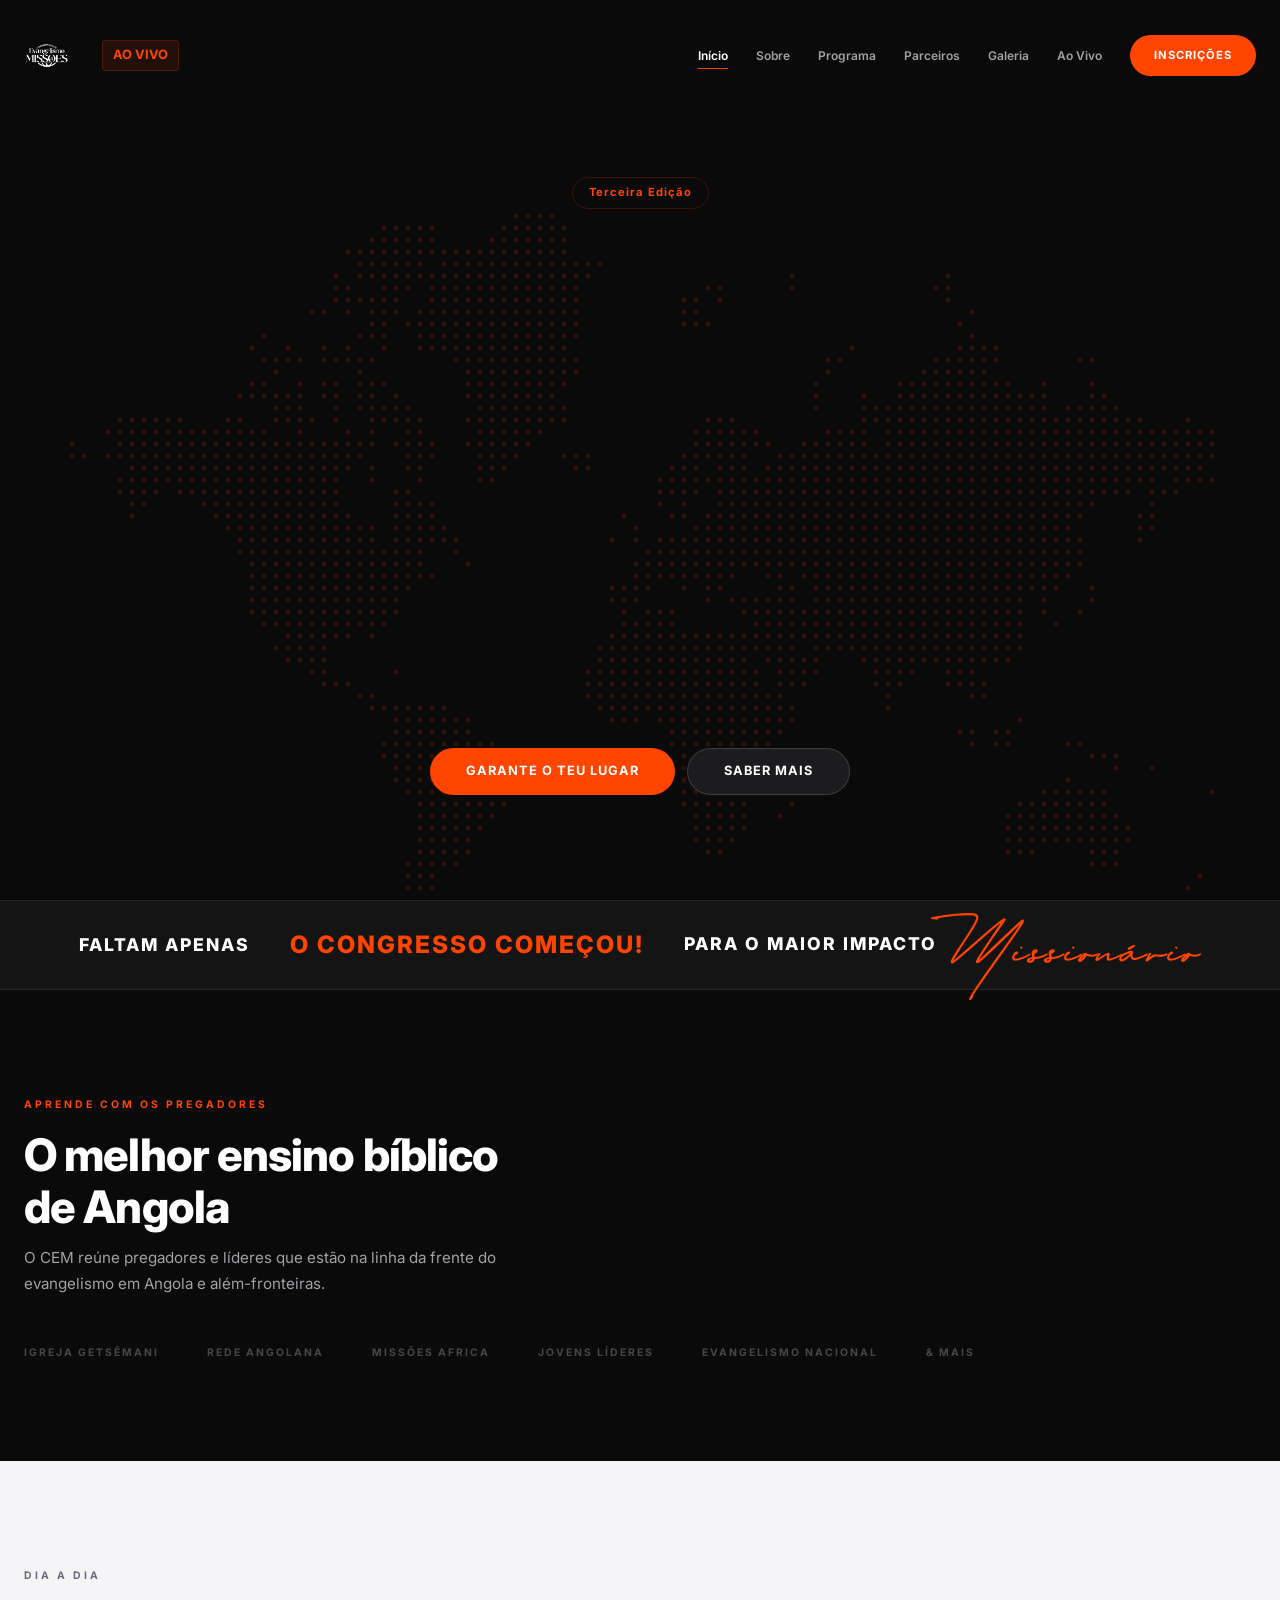
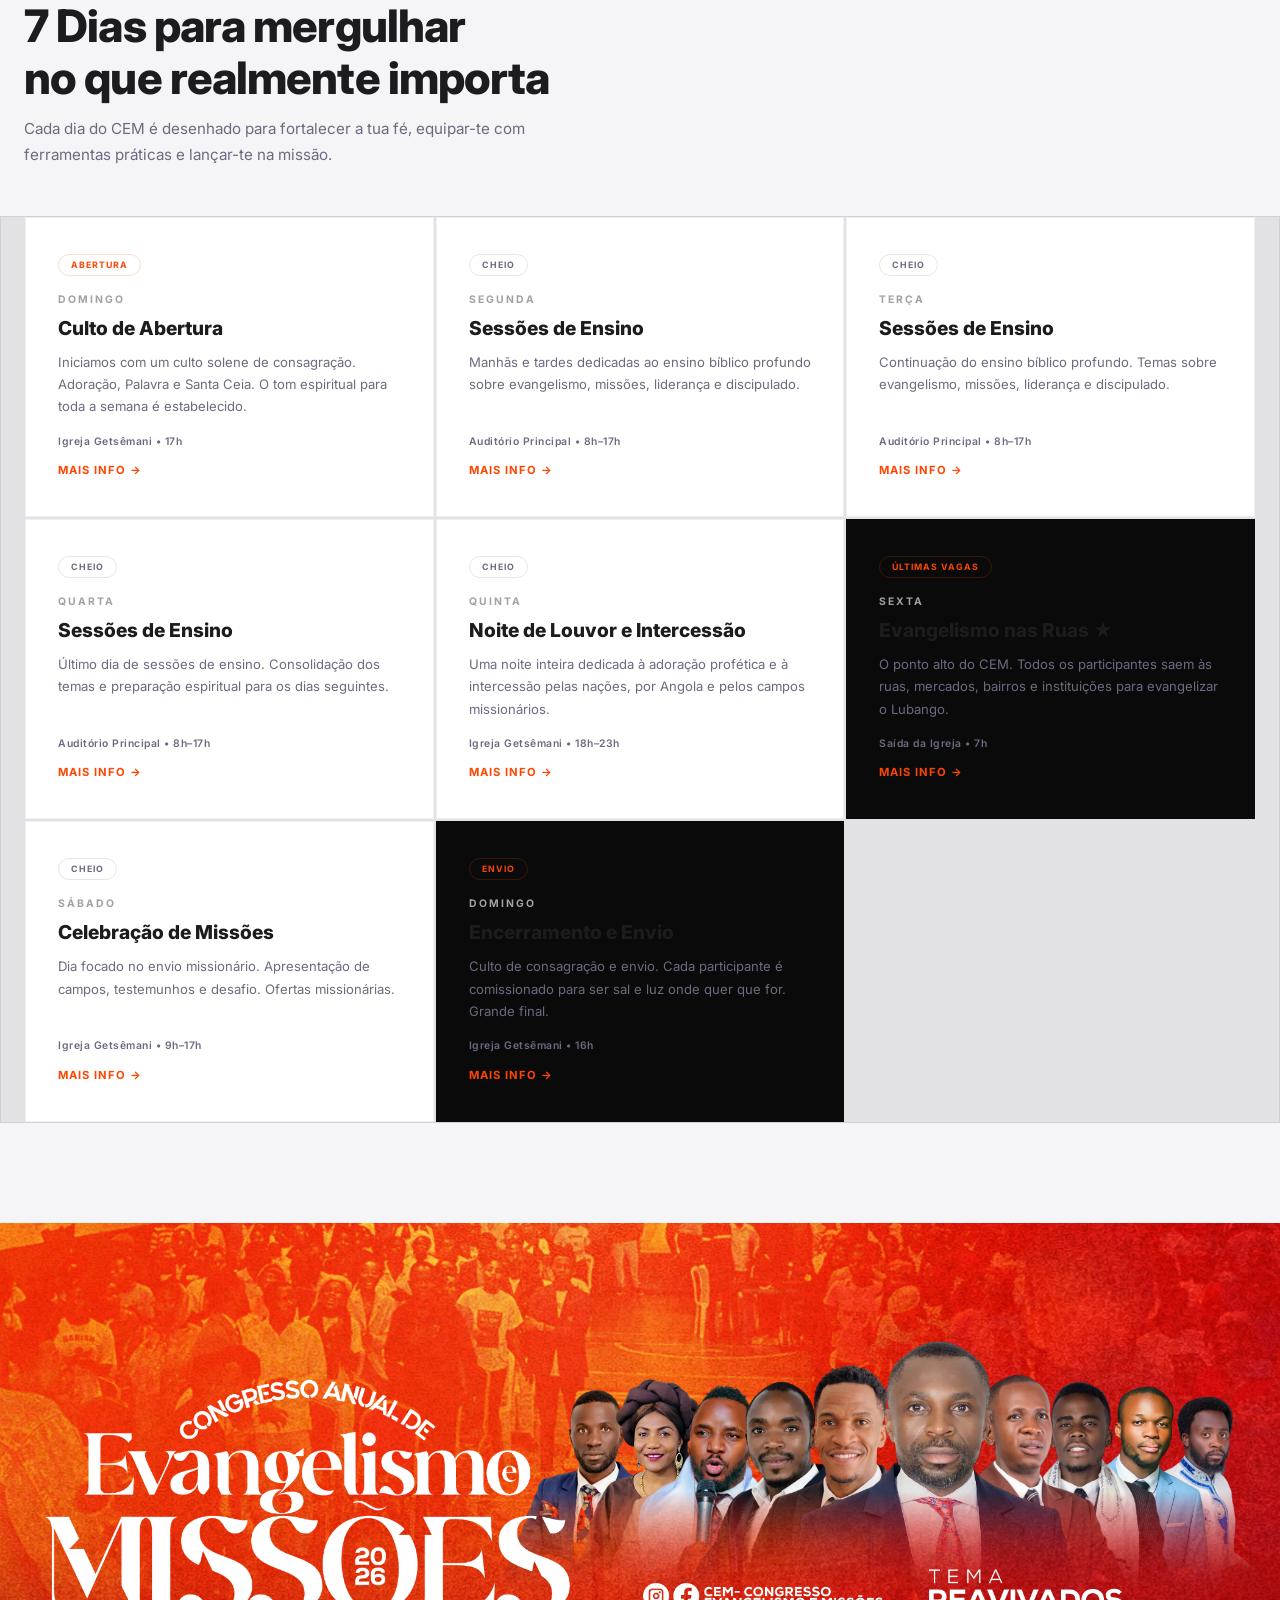
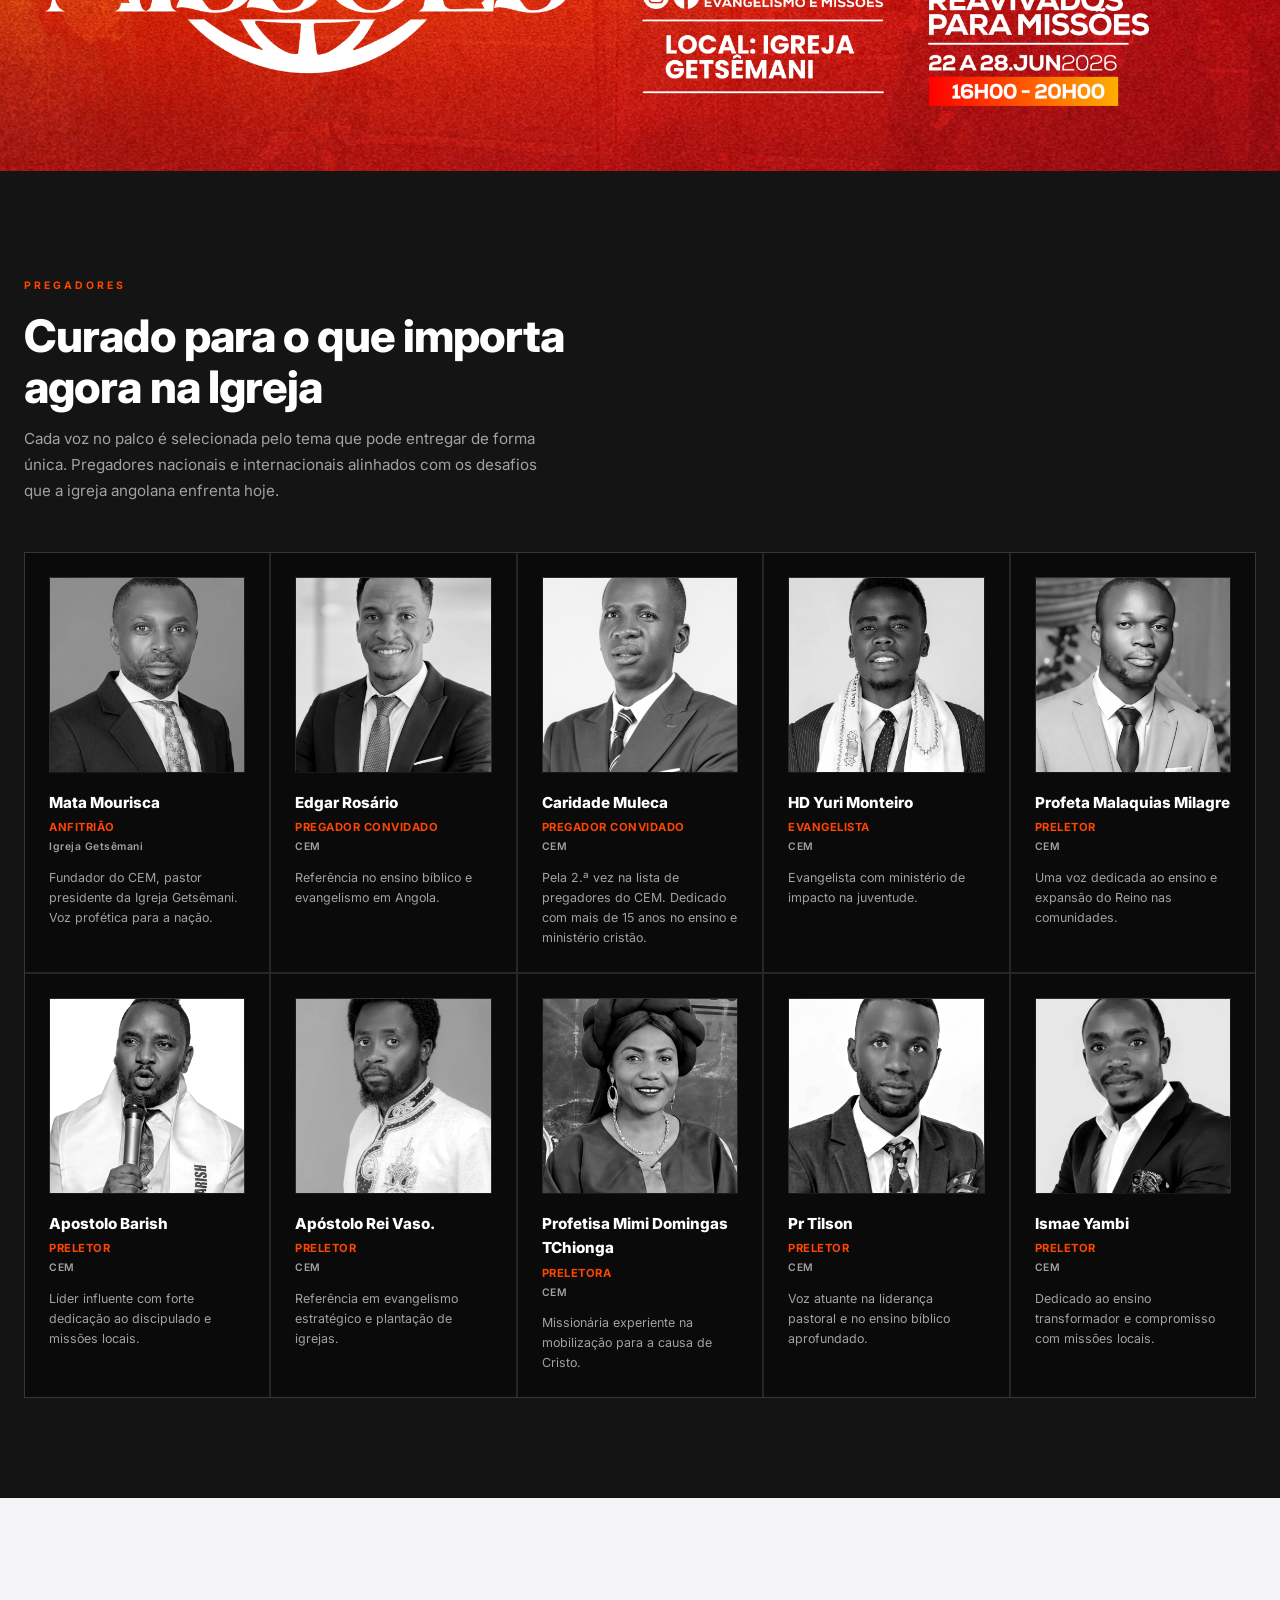
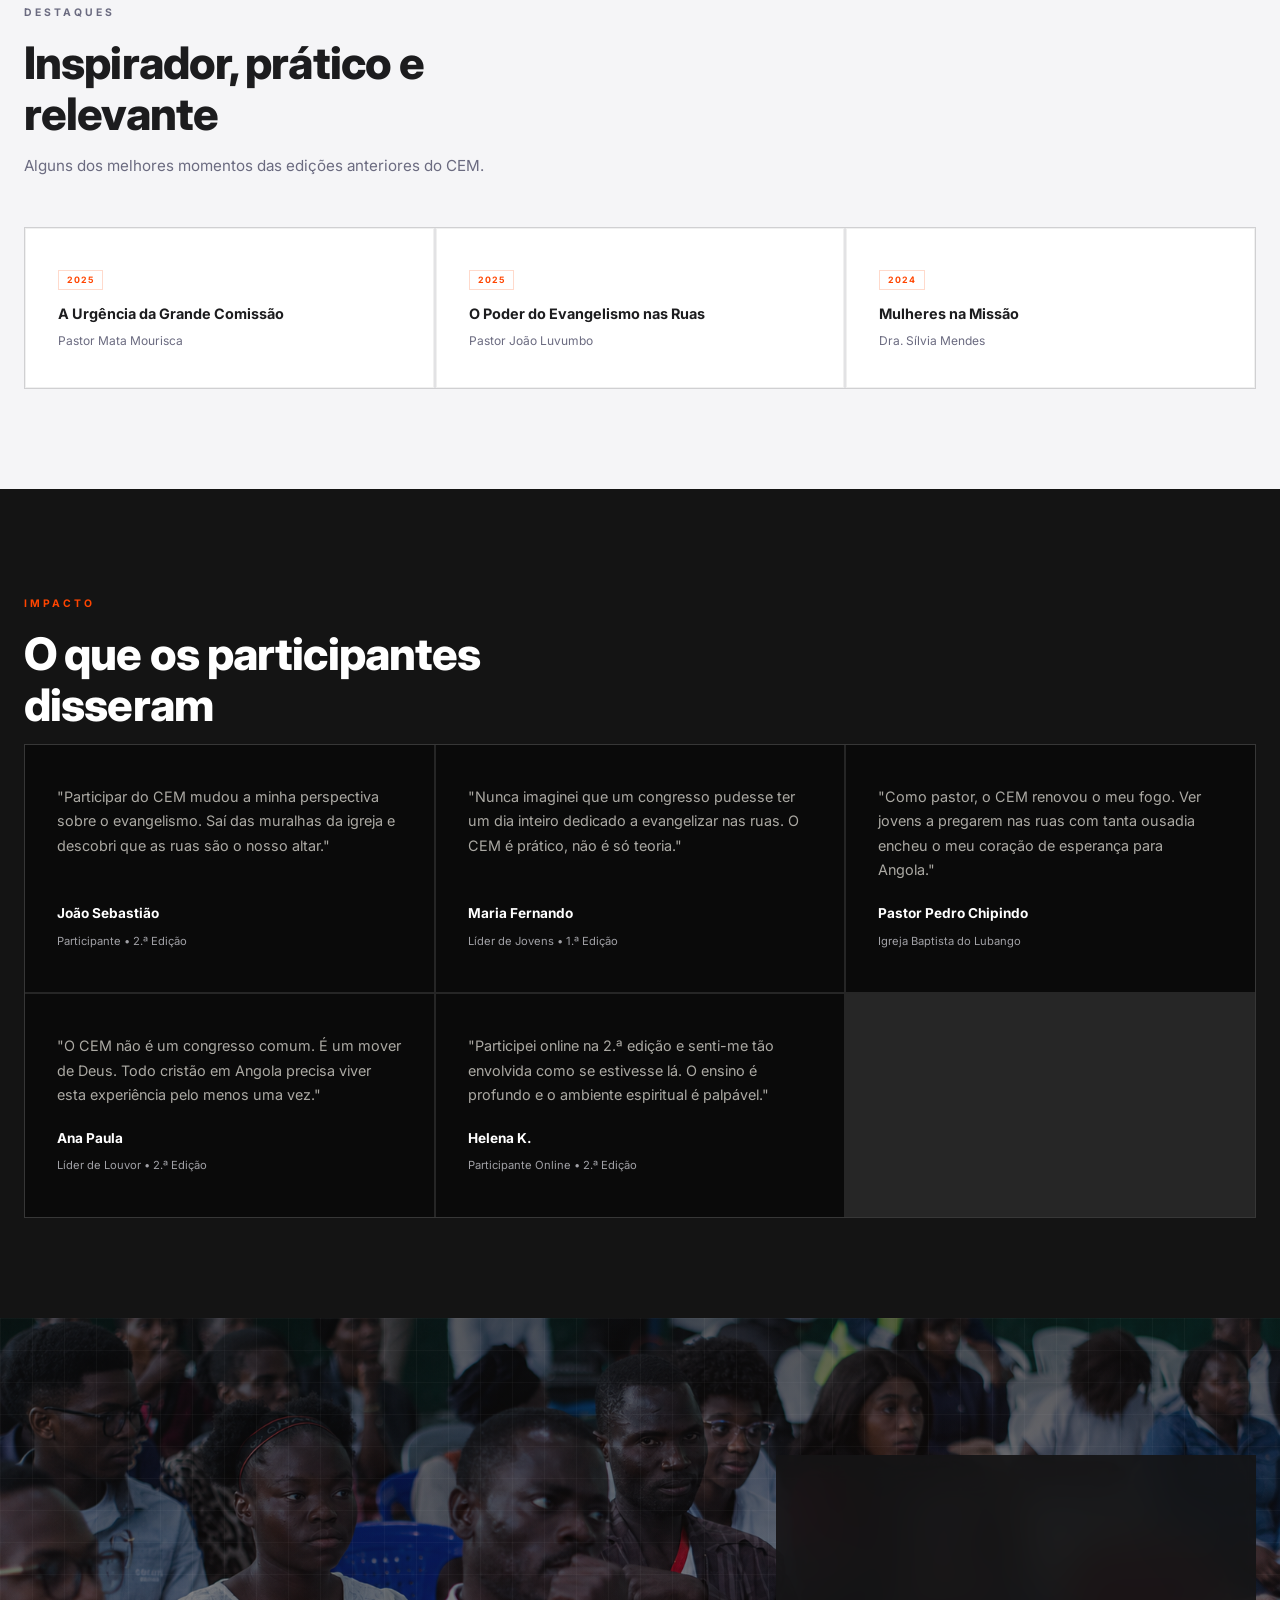
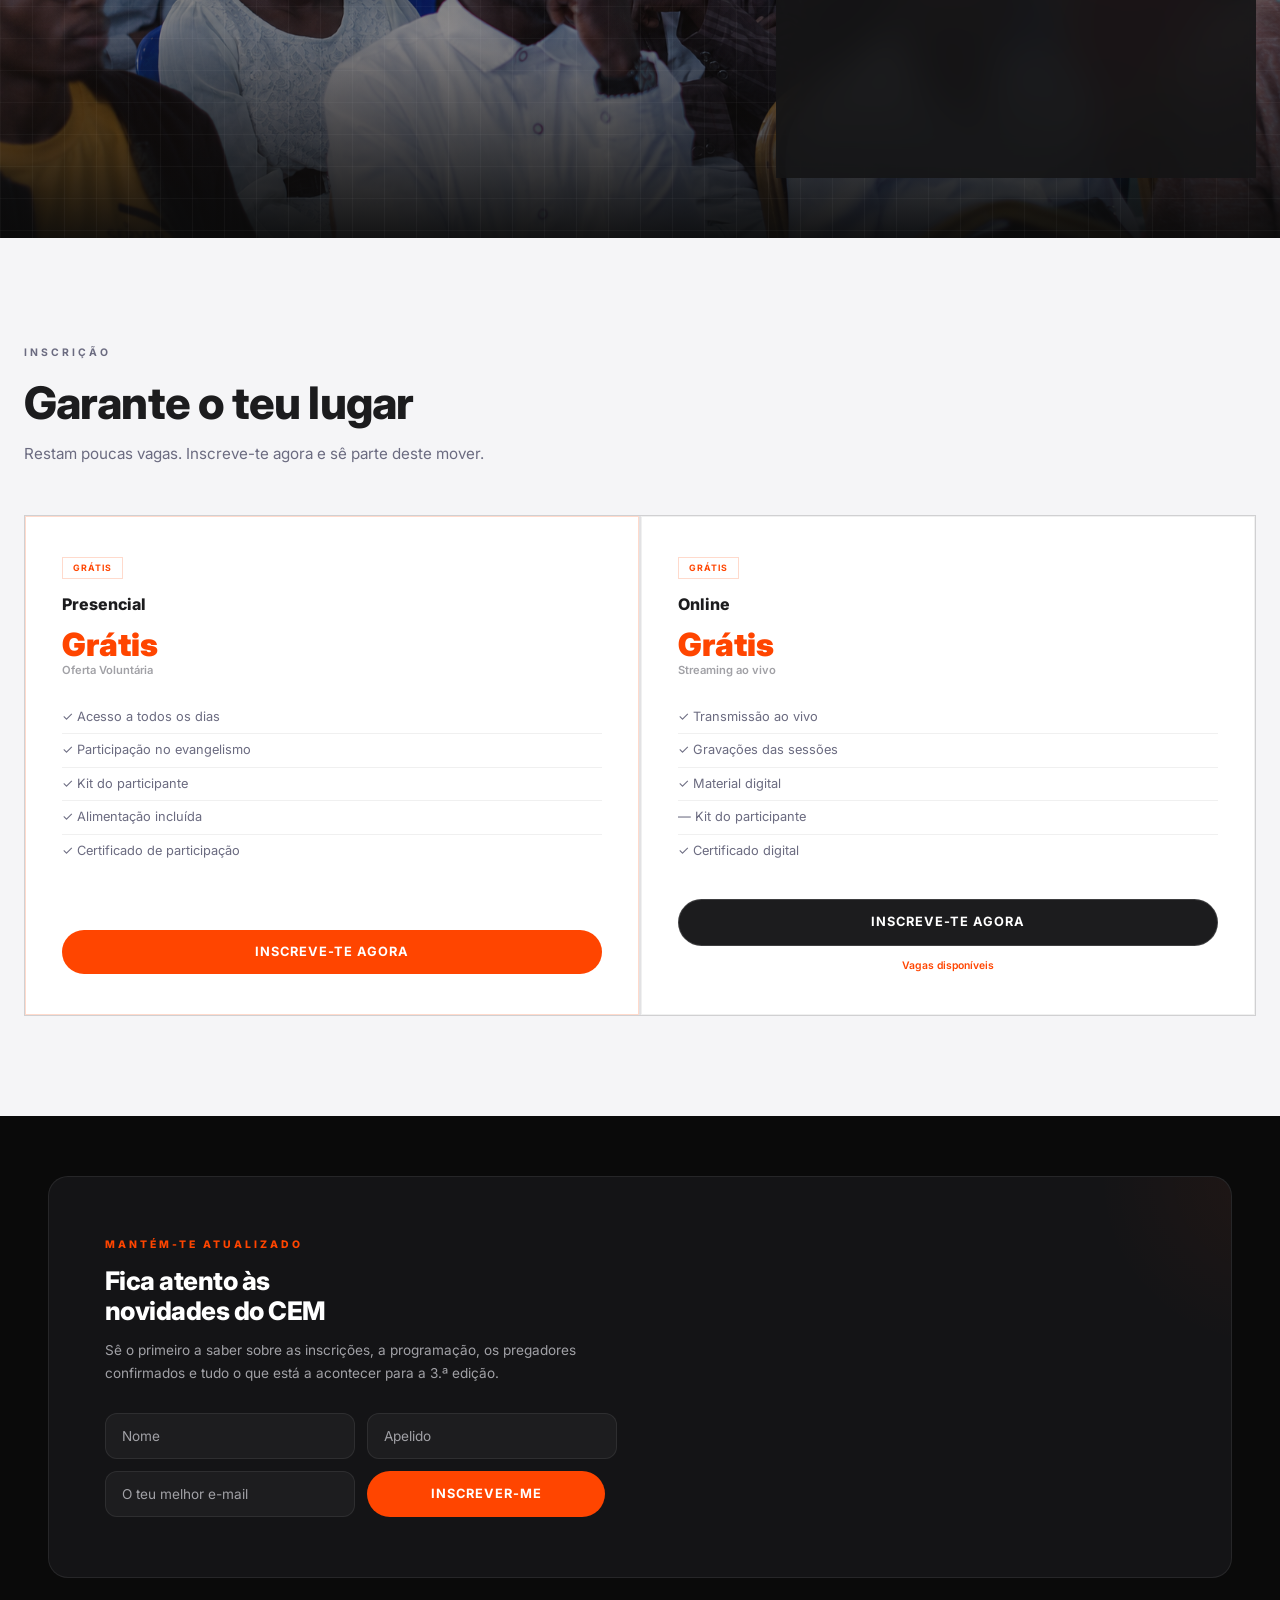
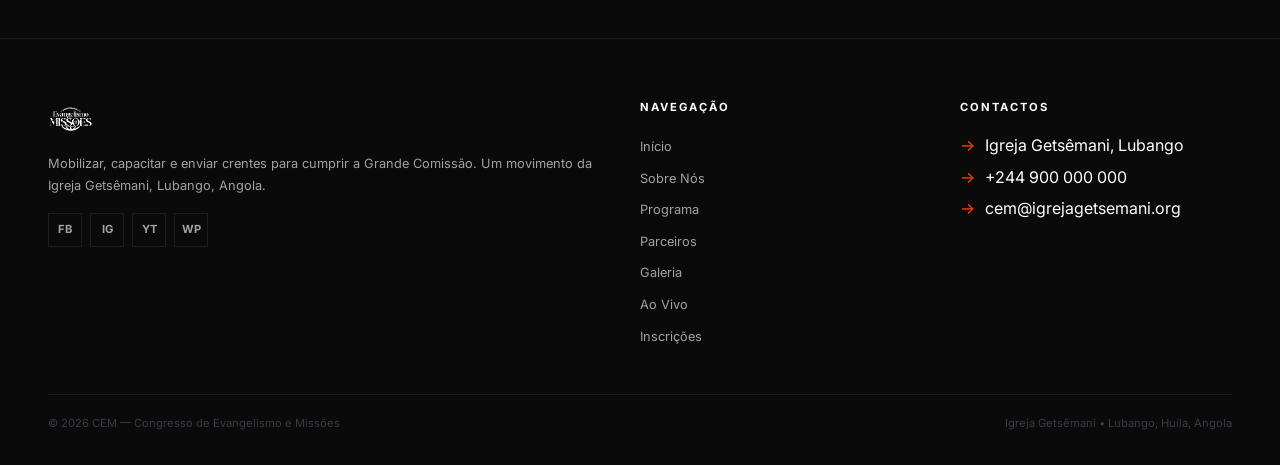
==== commit 67823546: "atualização geral do site CEM 2026" ====
--- a/index.html
+++ b/index.html
@@ -457,10 +457,9 @@
             <li>✓ Certificado de participação</li>
           </ul>
           <a href="inscricao.html" class="btn btn-primary btn-full">Inscreve-te agora</a>
-          <span class="ticket-left">&lt; 50 vagas restantes</span>
         </div>
         <div class="ticket-card">
-          <span class="ticket-badge cheio-badge">Esgotado</span>
+          <span class="ticket-badge">Grátis</span>
           <h3>Online</h3>
           <div class="ticket-price">Grátis<span>Streaming ao vivo</span></div>
           <ul>
@@ -470,12 +469,9 @@
             <li>— Kit do participante</li>
             <li>✓ Certificado digital</li>
           </ul>
-          <span class="btn btn-outline btn-full disabled" style="opacity:0.4;pointer-events:none;">Esgotado</span>
-          <span class="ticket-left">Inscrições encerradas</span>
-        </div>
-      </div>
-      <div class="ticket-note">
-        <p>Métodos de pagamento aceites: Transferência Bancária, Multicaixa, Dinheiro, Pay with Invoice</p>
+          <a href="inscricao.html" class="btn btn-outline btn-full">Inscreve-te agora</a>
+          <span class="ticket-left">Vagas disponíveis</span>
+        </div>
       </div>
     </div>
   </section>
@@ -490,11 +486,12 @@
           <p class="newsletter-desc">Sê o primeiro a saber sobre as inscrições, a programação, os pregadores confirmados e tudo o que está a acontecer para a 3.ª edição.</p>
           <form class="newsletter-form" id="newsletterForm">
             <div class="newsletter-row">
-              <input type="text" placeholder="Nome" class="newsletter-input" required>
-              <input type="text" placeholder="Apelido" class="newsletter-input" required>
+              <input type="text" id="nlNome" placeholder="Nome" class="newsletter-input" required>
+              <input type="text" id="nlApelido" placeholder="Apelido" class="newsletter-input" required>
             </div>
             <div class="newsletter-row">
-              <input type="email" placeholder="O teu melhor e-mail" class="newsletter-input" required>
+              <input type="email" id="nlEmail" placeholder="O teu melhor e-mail" class="newsletter-input" required>
+              <input type="hidden" id="submittedAt">
               <button type="submit" class="btn btn-primary newsletter-btn">Inscrever-me</button>
             </div>
           </form>
--- a/css/style.css
+++ b/css/style.css
@@ -229,7 +229,7 @@
 .line-5 { animation-delay: 0.8s; }
 @font-face {
   font-family: 'Holimount';
-  src: url('../fonts/Holimount.otf') format('opentype');
+  src: url('[data-uri]') format('opentype');
   font-weight: normal;
   font-style: normal;
   font-display: swap;
